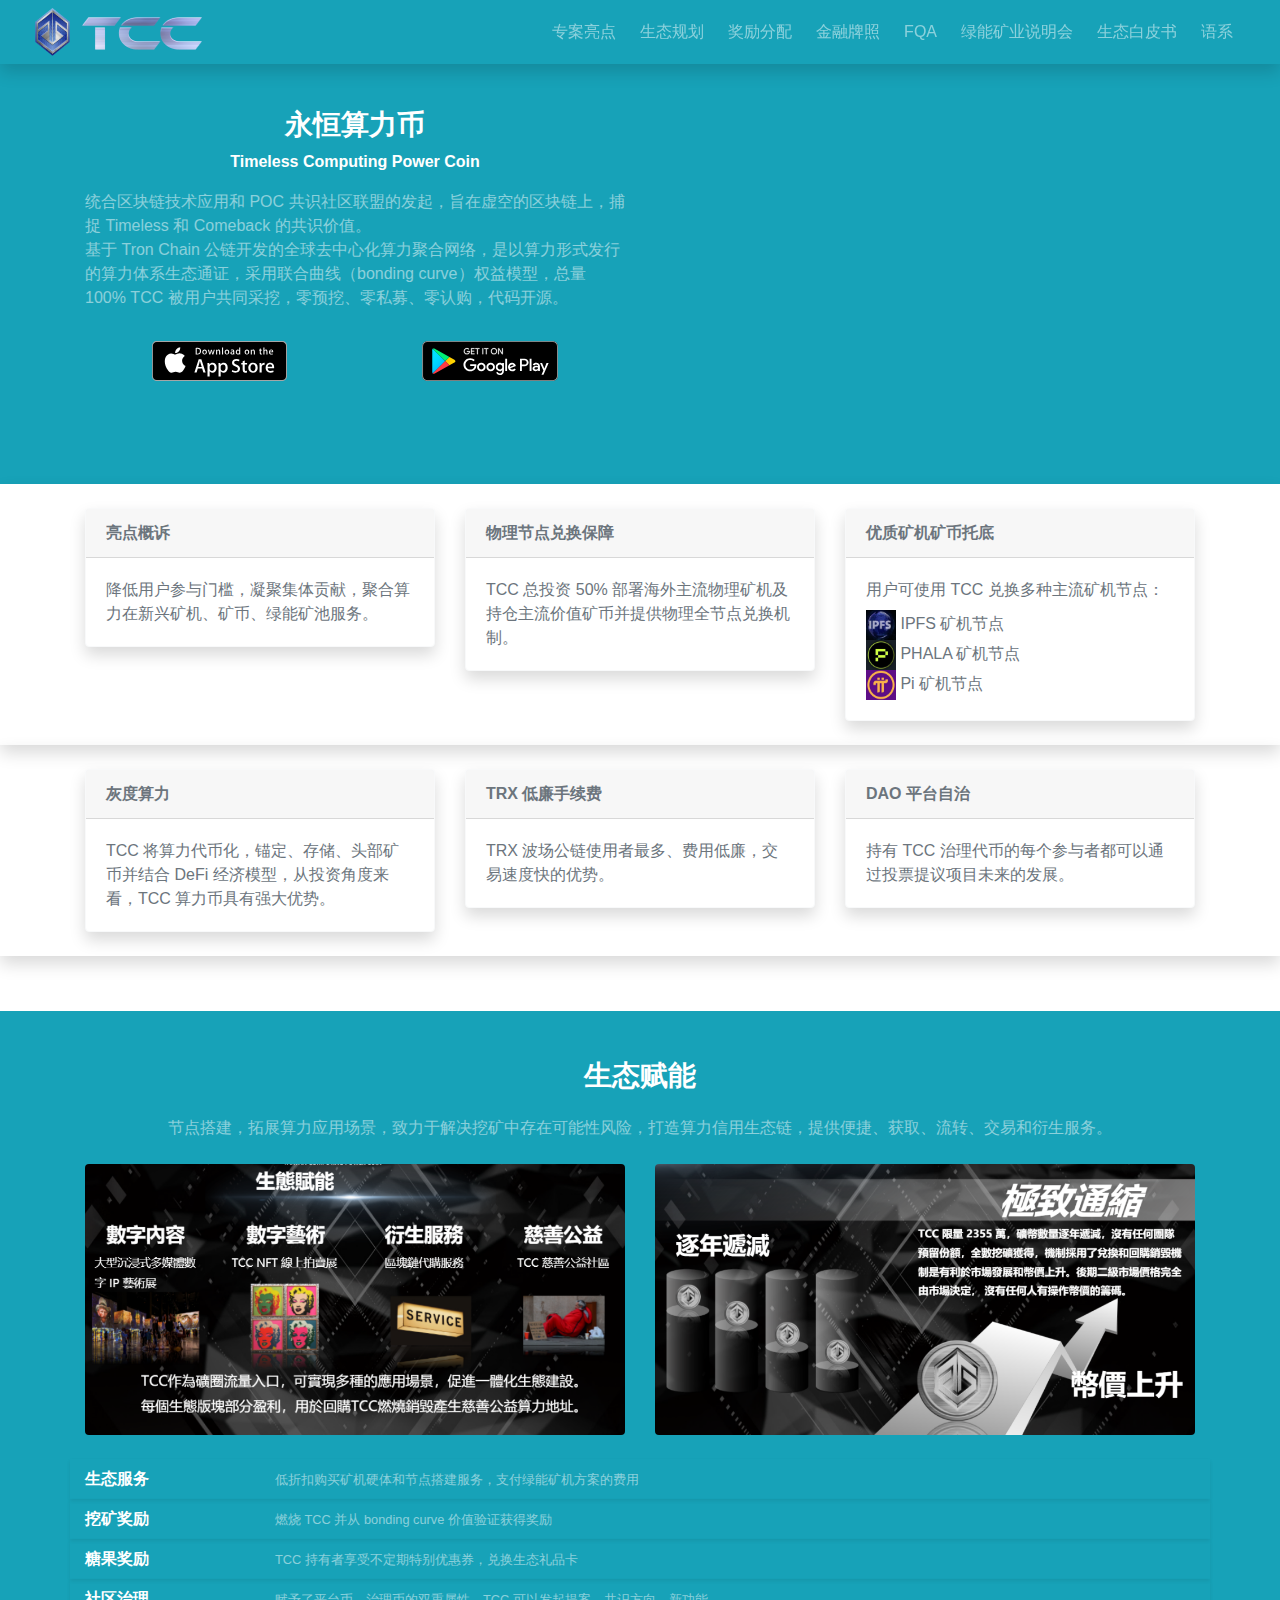
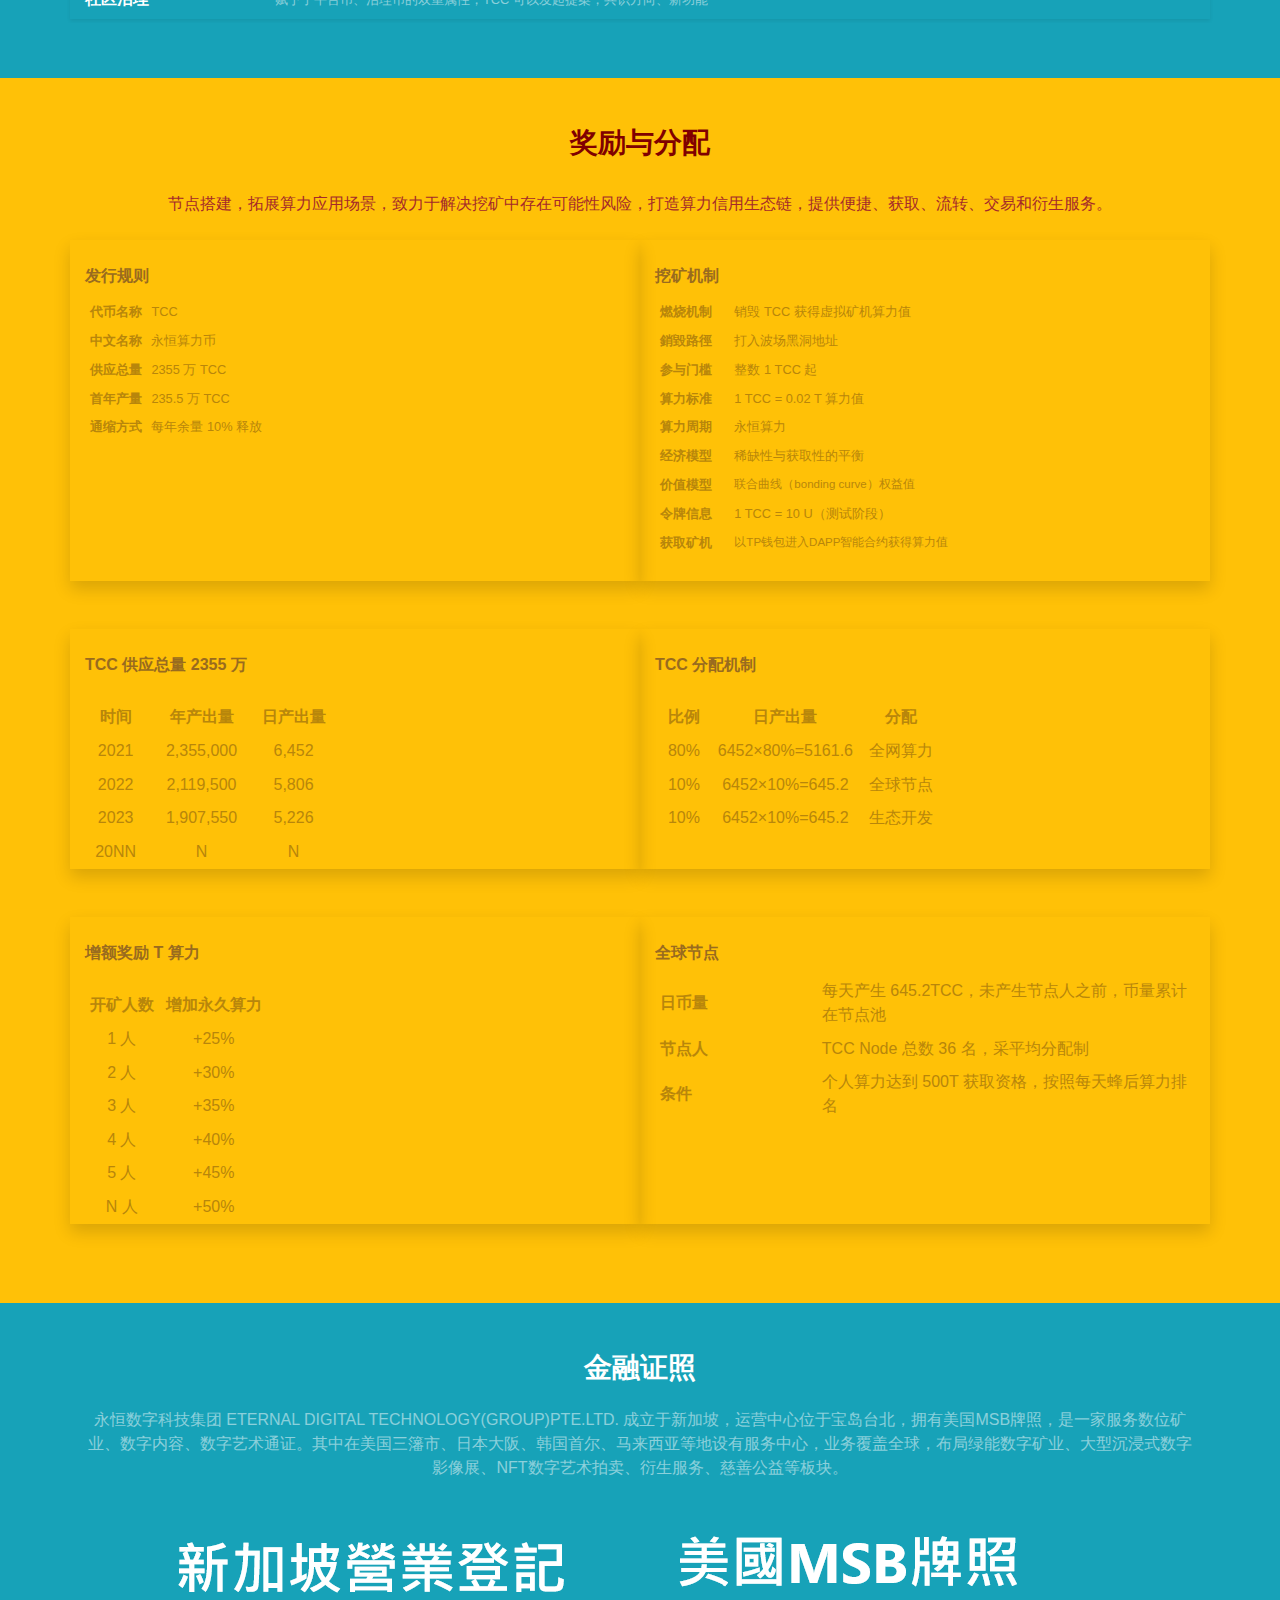
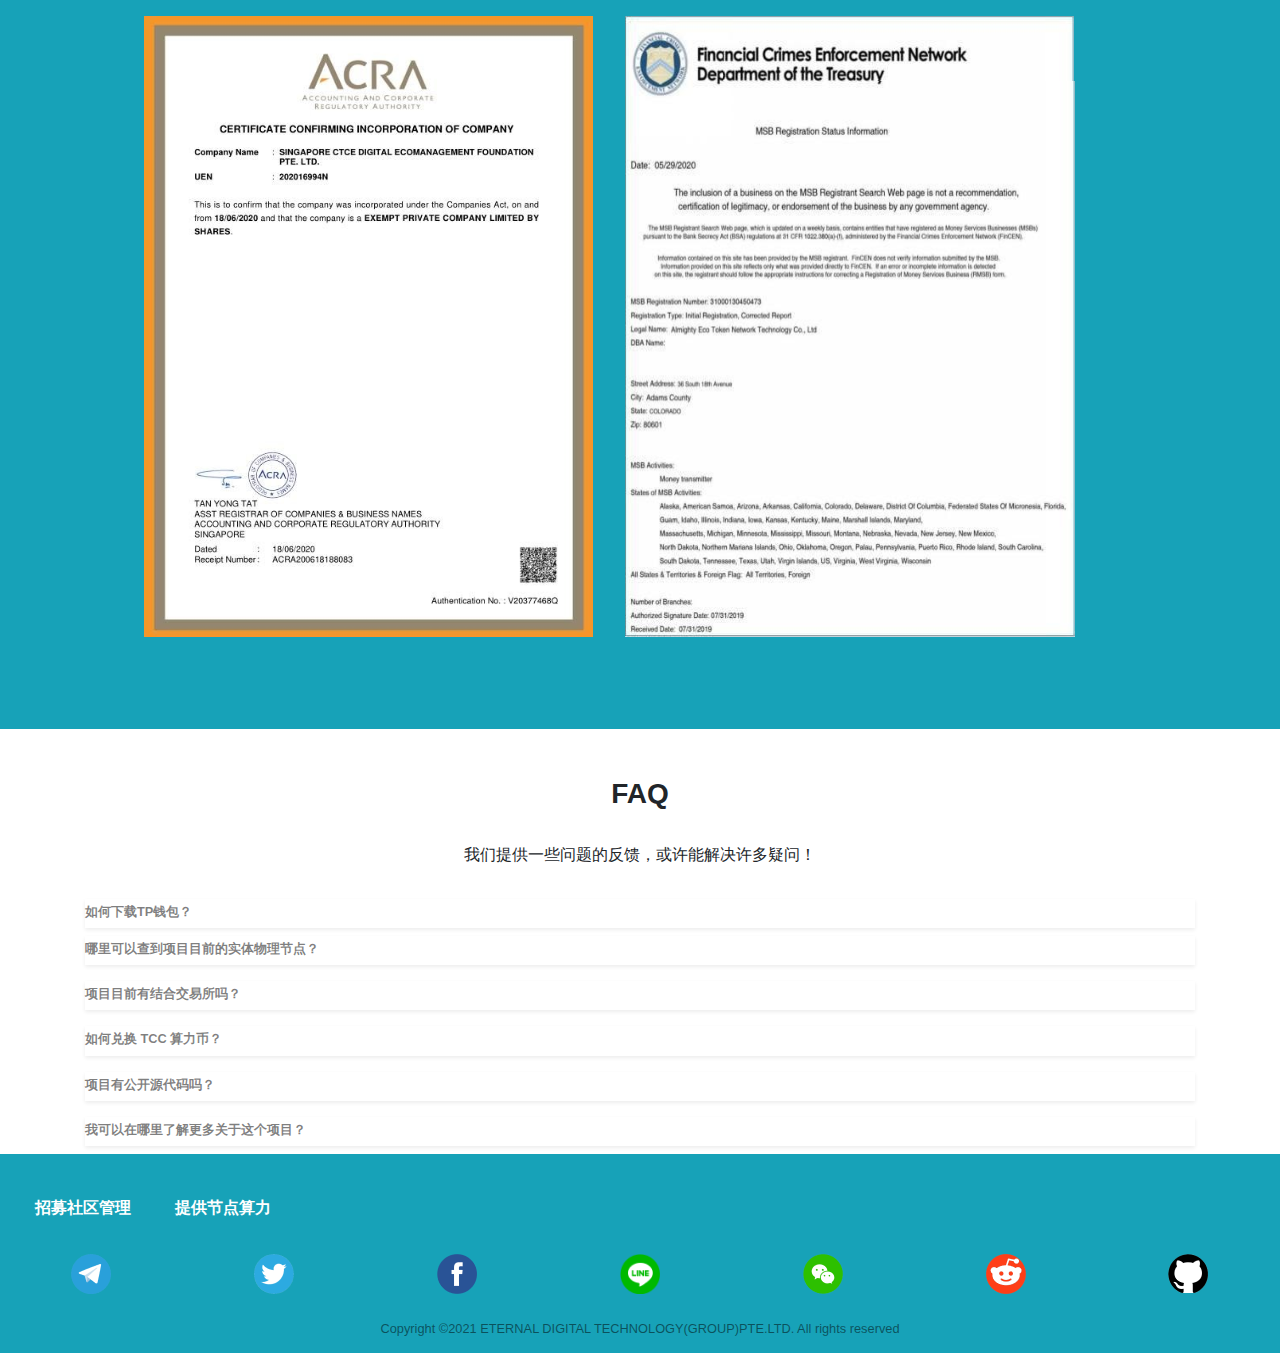
==== index_cn.html @ 07f77688 "Add files via upload" ====
<!DOCTYPE html>
<html lang="zh">
<head>
	<meta charset="utf-8">
	<meta http-equiv="X-UA-Compatible" content="IE=edge">
	<meta name="viewport" content="width=device-width, initial-scale=1.0, shrink-to-fit=no, maximum-scale=1.0, user-scalable=no">
	<meta name="description" content="TCC基于Tron-Chain公链开发的全球去中心化算力聚合网络，是以算力形式发行的算力体系生态通证，采用联合曲线(bonding-curve)权益模型，总量100%TCC被用户共同采挖，零预挖、零私募、零认购，代码开源。 TCC侧重保值、增值、应用方面，在保证算力溢价的同时，降低了用户参与门槛和平衡来自市场波动的损失。算力聚合基础围绕在新兴矿币、矿机、绿能矿池服务，节点搭建，拓展算力应用场景，致力于解决挖矿中存在可能性风险，打造算力信用生态链，提供便捷、获取、流转、交易和衍生服务。">
	<meta name="keywords" content="算力体系生态通证,算力聚合,采用联合曲线,新兴矿币,矿机,绿能矿池服务,节点搭建,零预挖,零私募,零认购,代码开源,数字货币,虚拟货币,电子货币,交易平台">
    <meta name="author" content="TCC">
    <title>TCC 永恒算力币</title>
	<link rel="shortcut icon" href="tcc.ico" type="x-icon" />
	<link rel="shortcut icon" type="image/png" href="images/tcc-logo_120.png" />
	<link href="https://stackpath.bootstrapcdn.com/bootstrap/4.5.0/css/bootstrap.min.css" rel="stylesheet">
	<link href="index.css" rel="stylesheet">
	<script src="https://code.jquery.com/jquery-3.5.1.min.js"></script>
	<script src="https://stackpath.bootstrapcdn.com/bootstrap/4.5.0/js/bootstrap.min.js"></script>
</head>
<body>

<nav class="fixed-top navbar navbar-expand-lg navbar-dark bg-info shadow">
	<div class="container-fluid">
		<a href="index.html">
			<img class="mx-1" src="logo/tcc-logo_120.png" width="35" height="48">
			<img class="mx-1" src="logo/tcc_120.png" width="120" height="35">
		</a>
		<button class="navbar-toggler" id="navbarToggle" type="button" data-toggle="collapse" data-target="#navbarSupportedContent" aria-expanded="false" aria-hidden="true" aria-label="Toggle navigation" aria-controls="navbarCollapse">
			<span class="navbar-toggler-icon"></span>
		</button>
		<div class="hidecc collapse navbar-collapse" id="navbarSupportedContent">
			<ul class="navbar-nav font-size-sm ml-auto text-right">
				<li class="nav-item mr-2 goProjectHighlights"><a class="nav-link" href="#ProjectHighlights">专案亮点</a></li>
				<li class="nav-item mr-2 goEcologicalPlanning"><a class="nav-link" href="#EcologicalPlanning">生态规划</a></li>
				<li class="nav-item mr-2 goRewardDistribution"><a class="nav-link" href="#RewardDistribution">奖励分配</a></li>
				<li class="nav-item mr-2 goFinancialLicense"><a class="nav-link" href="#FinancialLicense">金融牌照</a></li>
				<li class="nav-item mr-2 goFQA"><a class="nav-link" href="#FQA">FQA</a></li>
				<li class="nav-item mr-2"><a class="nav-link" href="mining.html" target="_blank">绿能矿业说明会</a></li>
				<li class="nav-item mr-2"><a class="nav-link" href="whitepaper.html" target="_blank">生态白皮书</a></li>
				<div class="nav-item dropdown">
					<a class="nav-link mr-2" id="navbarDropdown" type="button" data-toggle="dropdown" aria-haspopup="true" aria-expanded="flase">语系</a>
					<ul class="dropdown-menu" aria-labelledby="navbarDropdown">
						<li class="nav-item ml-2" href="index.html">繁体中文</li>
						<li class="nav-item ml-2" href="#index_en.html">English</li>
						<li class="nav-item ml-2" href="#index_ko.html">한국어</li>
						<li class="nav-item ml-2" href="#index_ja.html">にほんご</li>
					</ul>
				</div>
			</ul>
		</div>
	</div>
</nav>

<main class="page-content" aria-label="Content">
	<section class="pt-4 bg-info">
		<div style="margin-top:60px"></div>
		<div class="container">
			<div class="row">
				<div class="pt-4 col-sm-12 col-lg-6 text-md-left text-white">
					<h3 class="text-center font-weight-bold">永恒算力币</h3>
					<p class="text-center font-weight-bold">Timeless Computing Power Coin</p>
					<p class="text-white-50 text-left mb-4">统合区块链技术应用和 POC 共识社区联盟的发起，旨在虚空的区块链上，捕捉 Timeless 和 Comeback 的共识价值。<br/>基于 Tron Chain 公链开发的全球去中心化算力聚合网络，是以算力形式发行的算力体系生态通证，采用联合曲线（bonding curve）权益模型，总量 100% TCC 被用户共同采挖，零预挖、零私募、零认购，代码开源。</p>
					<div class="d-flex">
						<a class="btn btn-md mx-auto" href="#" id="apple">
							<img src="images/apple_store.svg">
						</a>
						<a class="btn btn-md mx-auto" href="#" id="google">
							<img src="images/googleplay.svg">
						</a>
					</div>
				</div>

				<div class="mt-4 col-sm-12 col-lg-6 embed-responsive embed-responsive-16by9">
					<iframe class="embed-responsive-item" src="https://www.youtube.com/embed/REB-v4Vi-Ns" allowfullscreen></iframe>
				</div>
			</div>
		</div>
	</section>
	<div class="bg-info" style="height:55px" id="ProjectHighlights"></div>
	<section class="pt-4 shadow">
		<div class="container">
			<div class="row text-muted">
				<div class="col-sm-4 pb-4">
					<div class="card border-light shadow">
						<div class="card-header font-weight-bold">亮点概诉</div>
						<div class="card-body">
							<span class="card-text">降低用户参与门槛，凝聚集体贡献，聚合算力在新兴矿机、矿币、绿能矿池服务。</span>
						</div>
					</div>
				</div>
				
				<div class="col-sm-4 pb-4">
					<div class="card border-light shadow">
						<div class="card-header font-weight-bold">物理节点兑换保障</div>
						<div class="card-body">
							<span class="card-text">TCC 总投资 50% 部署海外主流物理矿机及持仓主流价值矿币并提供物理全节点兑换机制。</span>
						</div>
					</div>
				</div>
				<div class="col-sm-4 pb-4">
					<div class="card border-light shadow">
						<div class="card-header font-weight-bold">优质矿机矿币托底</div>
						<div class="card-body">
							<div class="card-text">用户可使用 TCC 兑换多种主流矿机节点：<br>
								<div class="pt-2"><img src="images/IPFS.png" width="30" height="30"> IPFS 矿机节点</div>
								<div><img src="images/PHALA.png" width="30" height="30"> PHALA 矿机节点</div>
								<div><img src="images/pi.png" width="30" height="30"> Pi 矿机节点</div>
							</div>
						</div>
					</div>
				</div>
			</div>
		</div>
	</section>

	<section class="pt-4 shadow">
		<div class="container">
			<div class="row text-muted">
				<div class="col-sm-4 pb-4">
					<div class="card border-light shadow">
						<div class="card-header font-weight-bold">灰度算力</div>
						<div class="card-body">
							<span class="card-text">TCC 将算力代币化，锚定、存储、头部矿币并结合 DeFi 经济模型，从投资角度来看，TCC 算力币具有强大优势。</span>
						</div>
					</div>
				</div>
				<div class="col-sm-4 pb-4">
					<div class="card border-light shadow">
						<div class="card-header font-weight-bold">TRX 低廉手续费</div>
						<div class="card-body">
							<span class="card-text">TRX 波场公链使用者最多、费用低廉，交易速度快的优势。</span>
						</div>
					</div>
				</div>
				<div class="col-sm-4 pb-4">
					<div class="card border-light shadow">
						<div class="card-header font-weight-bold">DAO 平台自治</div>
						<div class="card-body">
							<span class="card-text">持有 TCC 治理代币的每个参与者都可以通过投票提议项目未来的发展。</span>
						</div>
					</div>
				</div>
			</div>
		</div>
	</section>

	<div style="height:55px" id="EcologicalPlanning"></div>
	<section class="pt-4 pb-1 bg-info">
		<div class="container">
			<div class="row">
				<div class="col-12 text-center mt-4">
					<h3 class="font-weight-bold text-white mb-4">生态赋能</h3>
					<div class="text-white-50">节点搭建，拓展算力应用场景，致力于解决挖矿中存在可能性风险，打造算力信用生态链，提供便捷、获取、流转、交易和衍生服务。</div>
				</div>
			</div>
			<div class="row pb-4">
				<div class="col-12 col-lg-6 mt-4">
					<img src="images/ecology.PNG" class="img-fluid rounded" alt="Responsive image">
				</div>
				<div class="col-12 col-lg-6 mt-4">
					<img src="images/deflation.PNG" class="img-fluid rounded" alt="Responsive image">
				</div>
			</div>
			<div class="row shadow-sm py-2">
				<div class="col-12 col-lg-2 text-white font-weight-bold">生态服务</div>
				<div class="col-12 col-lg-10 text-white-50"><small>低折扣购买矿机硬体和节点搭建服务，支付绿能矿机方案的费用</small></div>
			</div>
			<div class="row shadow-sm py-2">
				<div class="col-12 col-lg-2 text-white font-weight-bold">挖矿奖励</div>
				<div class="col-12 col-lg-10 text-white-50"><small>燃烧 TCC 并从 bonding curve 价值验证获得奖励</small></div>
			</div>
			<div class="row shadow-sm py-2">
				<div class="col-12 col-lg-2 text-white font-weight-bold">糖果奖励</div>
				<div class="col-12 col-lg-10 text-white-50"><small>TCC 持有者享受不定期特别优惠券，兑换生态礼品卡</small></div>
			</div>
			<div class="row shadow-sm py-2">
				<div class="col-12 col-lg-2 text-white font-weight-bold">社区治理</div>
				<div class="col-12 col-lg-10 text-white-50"><small>赋予了平台币、治理币的双重属性，TCC 可以发起提案，共识方向、新功能</small></div>
			</div>
		</div>
	</section>
	
	<div class="bg-info" style="height:55px" id="RewardDistribution"></div>
	<section class="pt-4 bg-warning">
		<div class="container">
			<div class="text-center mt-4">
				<h3 class="font-weight-bold" style="color:#800000">奖励与分配</h3>
				<div class="pt-4" style="color:#A52A2A">节点搭建，拓展算力应用场景，致力于解决挖矿中存在可能性风险，打造算力信用生态链，提供便捷、获取、流转、交易和衍生服务。</div>
			</div>
			
			<div class="row pt-4 pb-4">
				<div class="col-12 col-lg-6 pt-4 shadow" style="color:#B8860B">
					<table class="table-sm table-responsive pb-4">
						<thead>
							<div class="font-weight-bold" style="color:#996B1F">发行规则</div>
							<tr class="text-center">
							  <th style="width:25%" scope="col"></th>
							  <th style="width:75%" scope="col"></th>
							</tr>
						</thead>
						<tbody class="text-left" style="font-size:80%">
							<tr>
							  <td class="font-weight-bold">代币名称</td>
							  <td>TCC</td>
							</tr>
							<tr>
							  <td class="font-weight-bold">中文名称</td>
							  <td>永恒算力币</td>
							</tr>
							<tr>
							  <td class="font-weight-bold">供应总量</td>
							  <td>2355 万 TCC</td>
							</tr>
							<tr>
							  <td class="font-weight-bold">首年产量</td>
							  <td>235.5 万 TCC</td>
							</tr>
							<tr>
							  <td class="font-weight-bold">通缩方式</td>
							  <td>每年余量 10% 释放</td>
							</tr>
						</tbody>
					</table>
				</div>
				
				<div class="col-12 col-lg-6 pt-4 shadow" style="color:#B8860B">
					<table class="table-sm table-responsive pb-4">
						<thead>
							<div class="font-weight-bold" style="color:#996B1F">挖矿机制</div>
							<tr class="text-center">
							  <th style="width:25%" scope="col"></th>
							  <th style="width:75%" scope="col"></th>
							</tr>
						</thead>
						<tbody class="text-left" style="font-size:80%">
							<tr>
							  <td class="font-weight-bold">燃烧机制</td>
							  <td>销毁 TCC 获得虚拟矿机算力值</td>
							</tr>
							<tr>
							  <td class="font-weight-bold">銷毀路徑</td>
							  <td>打入波场黑洞地址</td>
							</tr>
							<tr>
							  <td class="font-weight-bold">参与门槛</td>
							  <td>整数 1 TCC 起</td>
							</tr>
							<tr>
							  <td class="font-weight-bold">算力标准</td>
							  <td>1 TCC = 0.02 T 算力值</td>
							</tr>
							<tr>
							  <td class="font-weight-bold">算力周期</td>
							  <td>永恒算力</td>
							</tr>
							<tr>
							  <td class="font-weight-bold">经济模型</td>
							  <td>稀缺性与获取性的平衡</td>
							</tr>
							<tr>
							  <td class="font-weight-bold">价值模型</td>
							  <td style="font-size:90%">联合曲线（bonding curve）权益值</td>
							</tr>
							<tr>
							  <td class="font-weight-bold">令牌信息</td>
							  <td>1 TCC = 10 U（测试阶段）</td>
							</tr>
							<tr>
							  <td class="font-weight-bold">获取矿机</td>
							  <td style="font-size:90%">以TP钱包进入DAPP智能合约获得算力值</td>
							</tr>
						</tbody>
					</table>
				</div>
			</div>
			
			<div class="row pt-4 pb-4">
				<div class="col-12 col-lg-6 pt-4 shadow" style="color:#B8860B">
					<table class="table-sm table-responsive">
						<thead>
							<div class="font-weight-bold pb-4" style="color:#996B1F">TCC 供应总量 2355 万</div>
							<tr class="text-center">
							  <th style="width:25%" scope="col">时间</th>
							  <th style="width:45%" scope="col">年产出量</th>
							  <th style="width:30%" scope="col">日产出量</th>
							</tr>
						</thead>
						<tbody class="text-center">
							<tr>
							  <td>2021</td>
							  <td>2,355,000</td>
							  <td>6,452</td>
							</tr>
							<tr>
							  <td>2022</td>
							  <td>2,119,500</td>
							  <td>5,806</td>
							</tr>
							<tr>
							  <td>2023</td>
							  <td>1,907,550</td>
							  <td>5,226</td>
							</tr>
							<tr>
							  <td>20NN</td>
							  <td>N</td>
							  <td>N</td>
							</tr>
						</tbody>
					</table>
				</div>
				
				<div class="col-12 col-lg-6 pt-4 shadow" style="color:#B8860B">
					<table class="table-sm table-responsive">
						<thead>
							<div class="font-weight-bold pb-4" style="color:#996B1F">TCC 分配机制</div>
							<tr class="text-center">
							  <th style="width:20%" scope="col">比例</th>
							  <th style="width:50%" scope="col">日产出量</th>
							  <th style="width:30%" scope="col">分配</th>
							</tr>
						</thead>
						<tbody class="text-center">
							<tr>
							  <td>80%</td>
							  <td>6452×80%=5161.6</td>
							  <td>全网算力</td>
							</tr>
							<tr>
							  <td>10%</td>
							  <td>6452×10%=645.2</td>
							  <td>全球节点</td>
							</tr>
							<tr>
							  <td>10%</td>
							  <td>6452×10%=645.2</td>
							  <td>生态开发</td>
							</tr>
						</tbody>
					</table>
				</div>
			</div>	
				
				
			<div class="row pt-4 pb-4">	
				<div class="col-12 col-lg-6 pt-4 shadow" style="color:#B8860B">
					<table class="table-sm table-responsive">
						<thead>
							<div class="font-weight-bold pb-4" style="color:#996B1F">增额奖励 T 算力</div>
							<tr class="text-center">
							  <th style="width:40%" scope="col">开矿人数</th>
							  <th style="width:60%" scope="col">增加永久算力</th>
							</tr>
						</thead>
						<tbody class="text-center">
							<tr>
							  <td>1 人</td>
							  <td>+25%</td>
							</tr>
							<tr>
							  <td>2 人</td>
							  <td>+30%</td>
							</tr>
							<tr>
							  <td>3 人</td>
							  <td>+35%</td>
							</tr>
							<tr>
							  <td>4 人</td>
							  <td>+40%</td>
							</tr>
							<tr>
							  <td>5 人</td>
							  <td>+45%</td>
							</tr>
							<tr>
							  <td>N 人</td>
							  <td>+50%</td>
							</tr>
						</tbody>
					</table>
				</div>
				
				<div class="col-12 col-lg-6 pt-4 shadow" style="color:#B8860B">
					<table class="table-sm table-responsive pb-4">
						<thead>
							<div class="font-weight-bold" style="color:#996B1F">全球节点</div>
							<tr class="text-center">
							  <th style="width:30%" scope="col"></th>
							  <th style="width:70%" scope="col"></th>
							</tr>
						</thead>
						<tbody class="text-left">
							<tr>
							  <td class="font-weight-bold">日币量</td>
							  <td>每天产生 645.2TCC，未产生节点人之前，币量累计在节点池</td>
							</tr>
							<tr>
							  <td class="font-weight-bold">节点人</td>
							  <td>TCC Node 总数 36 名，采平均分配制</td>
							</tr>
							<tr>
							  <td class="font-weight-bold">条件</td>
							  <td>个人算力达到 500T 获取资格，按照每天蜂后算力排名</td>
							</tr>
						</tbody>
					</table>
				</div>
			</div>
		</div>
	</section>
	
	<div class="bg-warning" style="height:55px" id="FinancialLicense"></div>
	<section class="pt-4 bg-info">
		<div class="container">
			<div class="row">
				<div class="col-12 text-center mt-4">
					<h3 class="font-weight-bold text-white mb-4">金融证照</h3>
					<div class="text-white-50">永恒数字科技集团 ETERNAL DIGITAL TECHNOLOGY(GROUP)PTE.LTD. 成立于新加坡，运营中心位于宝岛台北，拥有美国MSB牌照，是一家服务数位矿业、数字内容、数字艺术通证。其中在美国三籓市、日本大阪、韩国首尔、马来西亚等地设有服务中心，业务覆盖全球，布局绿能数字矿业、大型沉浸式数字影像展、NFT数字艺术拍卖、衍生服务、慈善公益等板块。</div>
				</div>
			</div>
			<div>
				<img src="images/AAA.png" class="img-fluid" alt="Responsive image">
			</div>
		</div>
	</section>
	
	<div class="bg-info" style="height:55px" id="FAQ"></div>
	<section class="pt-4 bg-white">
		<div class="container">
			<div class="text-center mt-4">
				<h3 class="font-weight-bold">FAQ</h3>
				<div class="pt-4">我们提供一些问题的反馈，或许能解决许多疑问！</div>
			</div>
			<div class="pt-4 accordion text-black-50" id="accordionExample">
				<div class="my-2">
					<div class="shadow-sm" id="HH1">
						<a type="button" data-toggle="collapse" data-target="#CC1" aria-expanded="true" aria-controls="CC1">
							<h6><small class="font-weight-bold">如何下载TP钱包？</small></h6>
						</a>
					</div>
					<div class="collapse bg-light text-dark-50 pt-2" aria-labelledby="HH1" data-parent="#accordionExample" id="CC1">
						<div class="ml-4"><small>
							TokenPocket 是全球最大的数字货币钱包，也是当前 DeFi 用户必备的工具钱包。请参考官网下载安装使用教程。<br>
							https://www.tokenpocket.pro/<br>
							TronLink 钱包<br>
							https://www.tronlink.org/cn/</small>
						</div>
					</div>
				</div>
				<div class="my-2">
					<div class="shadow-sm" id="HH2">
						<a type="button" data-toggle="collapse" data-target="#CC2" aria-expanded="true" aria-controls="CC2">
							<h6><small class="font-weight-bold">哪里可以查到项目目前的实体物理节点？</small></h6>
						</a>
					</div>
					<div class="collapse bg-light text-dark-50 pt-2" aria-labelledby="HH2" data-parent="#accordionExample" id="CC2">
						<div class="ml-4"><small>
							我们的实体物理节点目前正在运行，且不断增加中。<br>
							实体物理节点是以 NFT 方式对应到公有链上，随时可查。<br>
							https://.......................<br>
							我们也欢迎将有效节点加入到项目中来，参与集体算力贡献。<br>
							tccnode@hotmail.com</small>
						</div>
					</div>
				</div>
				<div class="py-2">
					<div class="shadow-sm" id="HH3">
						<a type="button" data-toggle="collapse" data-target="#CC3" aria-expanded="true" aria-controls="CC3">
							<h6><small class="font-weight-bold">项目目前有结合交易所吗？</small></h6>
						</a>
					</div>
					<div class="collapse bg-light text-dark-50 pt-2" aria-labelledby="HH3" data-parent="#accordionExample" id="CC3">
						<div class="ml-4"><small>
							TCC 目前在 {} 交易所上架可交易，另外也可以到 {} DeFi 交易所兑换多种币种。</small>
						</div>
					</div>
				</div>
				<div class="py-2">
					<div class="shadow-sm" id="HH4">
						<a type="button" data-toggle="collapse" data-target="#CC4" aria-expanded="true" aria-controls="CC4">
							<h6><small class="font-weight-bold">如何兑换 TCC 算力币？</small></h6>
						</a>
					</div>
					<div class="collapse bg-light text-dark-50 pt-2" aria-labelledby="HH4" data-parent="#accordionExample" id="CC4">
						<div class="ml-4"><small>
							{}。</small>
						</div>
					</div>
				</div>
				<div class="py-2">
					<div class="shadow-sm" id="Hh5">
						<a type="button" data-toggle="collapse" data-target="#CC5" aria-expanded="true" aria-controls="CC5">
							<h6><small class="font-weight-bold">项目有公开源代码吗？</small></h6>
						</a>
					</div>
					<div class="collapse bg-light text-dark-50 pt-2" aria-labelledby="Hh5" data-parent="#accordionExample" id="CC5">
						<div class="ml-4"><small>
							请您不要担心，并且仔细阅读我们提供的白皮书、审计证明，以及合格金融牌照。<br>
							项目的源代码公开在：<br>
							https://github.com/tccnode<br>
							TronChain 波场协议智能合约开源：<br>
							{}<br>
							TCC的生态地址<br>
							{}<br>
							</small>
						</div>
					</div>
				</div>
				<div class="py-2">
					<div class="shadow-sm" id="HH6">
						<a type="button" data-toggle="collapse" data-target="#CC6" aria-expanded="true" aria-controls="CC6">
							<h6><small class="font-weight-bold">我可以在哪里了解更多关于这个项目？</small></h6>
						</a>
					</div>
					<div class="collapse bg-light text-dark-50 pt-2" aria-labelledby="HH6" data-parent="#accordionExample" id="CC6">
						<div class="ml-4"><small>
							项目目前在以下的社交或社群互动，欢迎加入！<br><br>
							Telegram 电报社群<br>
							https://t.me/tccnode_official<br><br>
							FaceBook 永恒算力海外社区<br>
							https://www.facebook.com/groups/866017100721712/<br><br>
							Twitter 推特社交<br>
							https://twitter.com/tccnode<br><br>
							Line 赖 社群(台北、日本)<br>
							https://line.me/ti/p/mNh9DV09Bd<br><br>	
							Reddit 红迪社交投票<br>
							https://reddit/u/tccnode<br><br></small>
						</div>
					</div>
				</div>
			</div>
	</section>
</main>

<footer class="container-fluid bg-info pt-4 pb-2">

	<div class="pt-2 pb-4">
		<a class="ff1 btn font-weight-bold flashing" href="#FF1" type="button">
			招募社区管理
		</a>
		<a class="ff2 btn font-weight-bold flashing" href="#FF2" type="button">
			提供节点算力
		</a>
	</div>
	<div class="collapse pb-4" id="FF1">
		<div class="card card-body bg-info text-white">
			<small>
			TeleGram &emsp;电报社群 &emsp;中文区管理<br>
			FaceBook &emsp;海外社区 &emsp;中文区管理<br>
			Twitter &emsp; &emsp;推特社交 &emsp;中文区管理<br><br>
			tccnode@hotmail.com
			</small>
		</div>
	</div>
	<div class="collapse pb-4" id="FF2">
		<div class="card card-body bg-info text-white">
			<small>
			物理节点以 NFT 模式对应提供<br>
			成功提交 NFT 后，有偿补助 TCC<br>
			参与项目节点算力可随时退出<br><br>
			tccnode@hotmail.com
			</small>
		</div>
	</div>
	<!-- 社區治理 -->
	<div class="row justify-content-around">
		<a href="https://t.me/tccnode_cn" target="_blank"><img src="logo/telegram_40.png" /></a>
		<a href="https://twitter.com/tccnode" target="_blank"><img src="logo/twitter_40.png" /></a>
		<a href="https://www.facebook.com/groups/866017100721712/" target="_blank"><img src="logo/fb_40.png" /></a>
		<a href="https://line.me/ti/p/mNH9DV09Bd" target="_blank"><img src="logo/line_40.png" /></a>
		<a href="https://" target="_blank"><img src="logo/wechat_40.png" /></a>
		<a href="https://reddit.com/u/tccnode" target="_blank"><img src="logo/reddit_40.png" /></a>
		<a href="https://github.com/tccnode" target="_blank"><img src="logo/github_40.png" /></a>
		
	</div>
	<h6 class="text-black-50 text-center pt-4"><small>Copyright ©2021 ETERNAL DIGITAL TECHNOLOGY(GROUP)PTE.LTD. All rights reserved<small></h6>
</footer>
<section>
	<a id="gotg" href="https://t.me/tccnode_cn" target="_blank"><img src="logo/telegram_40.png"></a>
	<div id="gototop"><img src="logo/goto.png"></div>
</section>
<script src="index.js"></script>
</body>
</html>
---- index.css ----
#gototop{
	position:fixed;
	right:2px;
	bottom:40px;
	cursor:pointer;
	opacity:1.0;
	z-index: 3;
}
#gototop img {
	width: 40px;
}
#gotg{
	position:fixed;
	right:42px;
	bottom:40px;
	cursor:pointer;
	opacity:1.0;
	z-index: 3;
}


@-webkit-keyframes glow {
	0% {
		background-position:40% center;
	}
	100% {
		background-position:50% center;
		box-shadow:1px 1px 3px rgba(255,255,255,1),inset 0 0 3px rgba(4,191,255,1),2px 2px 3px #aaa;
	}
}
.flashing {
	color:#fff;
	text-shadow:0 3px 1px 2px;
	outline:0;
	border:0;
	background:url() no-repeat;
	background-position:center;
	background-size:150%;
	font-size:16px;
	padding:10px 20px;
	border-radius:4px;
	animation:glow 800ms ease-out infinite alternate;
}

.sky{
	margin: 0;
	overflow-x: hidden;
	overflow-y: scroll;
}

.sky img{
	width: 100%;
	height: 100%;
	padding:6px;
}
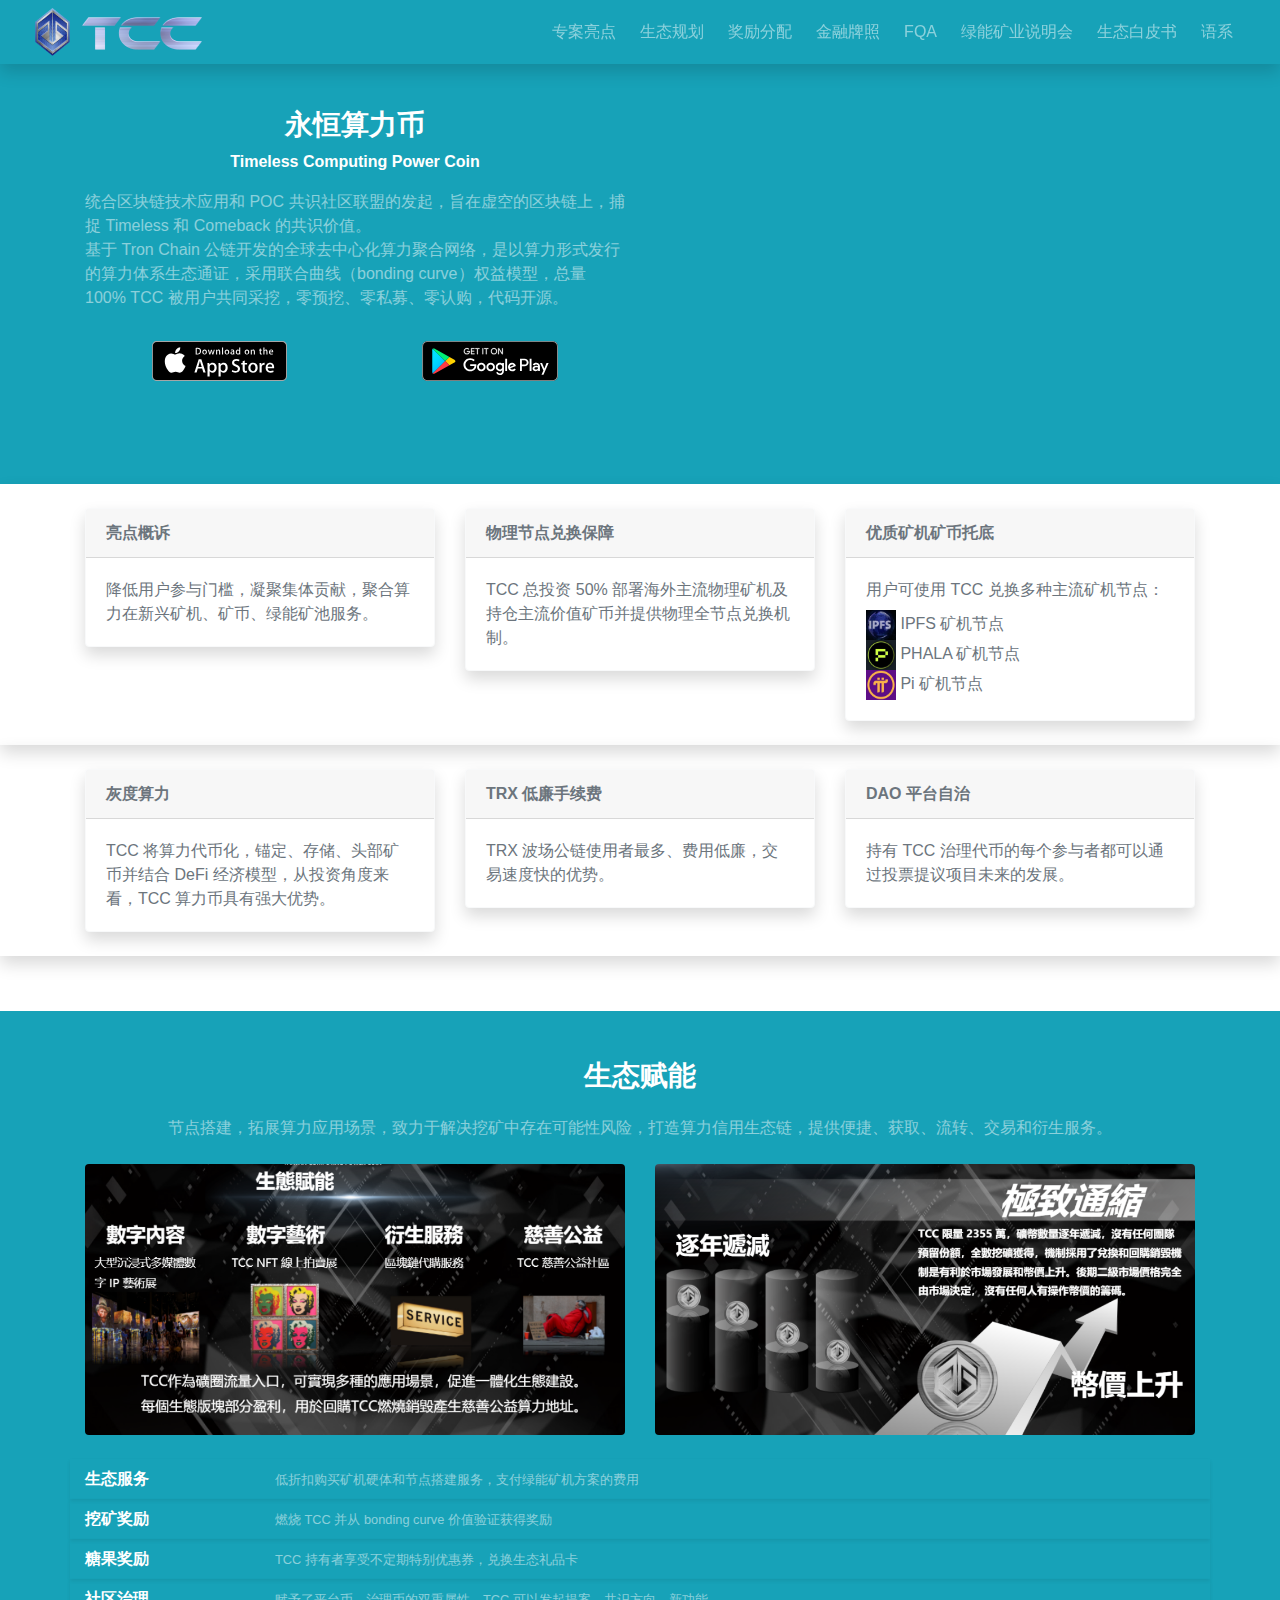
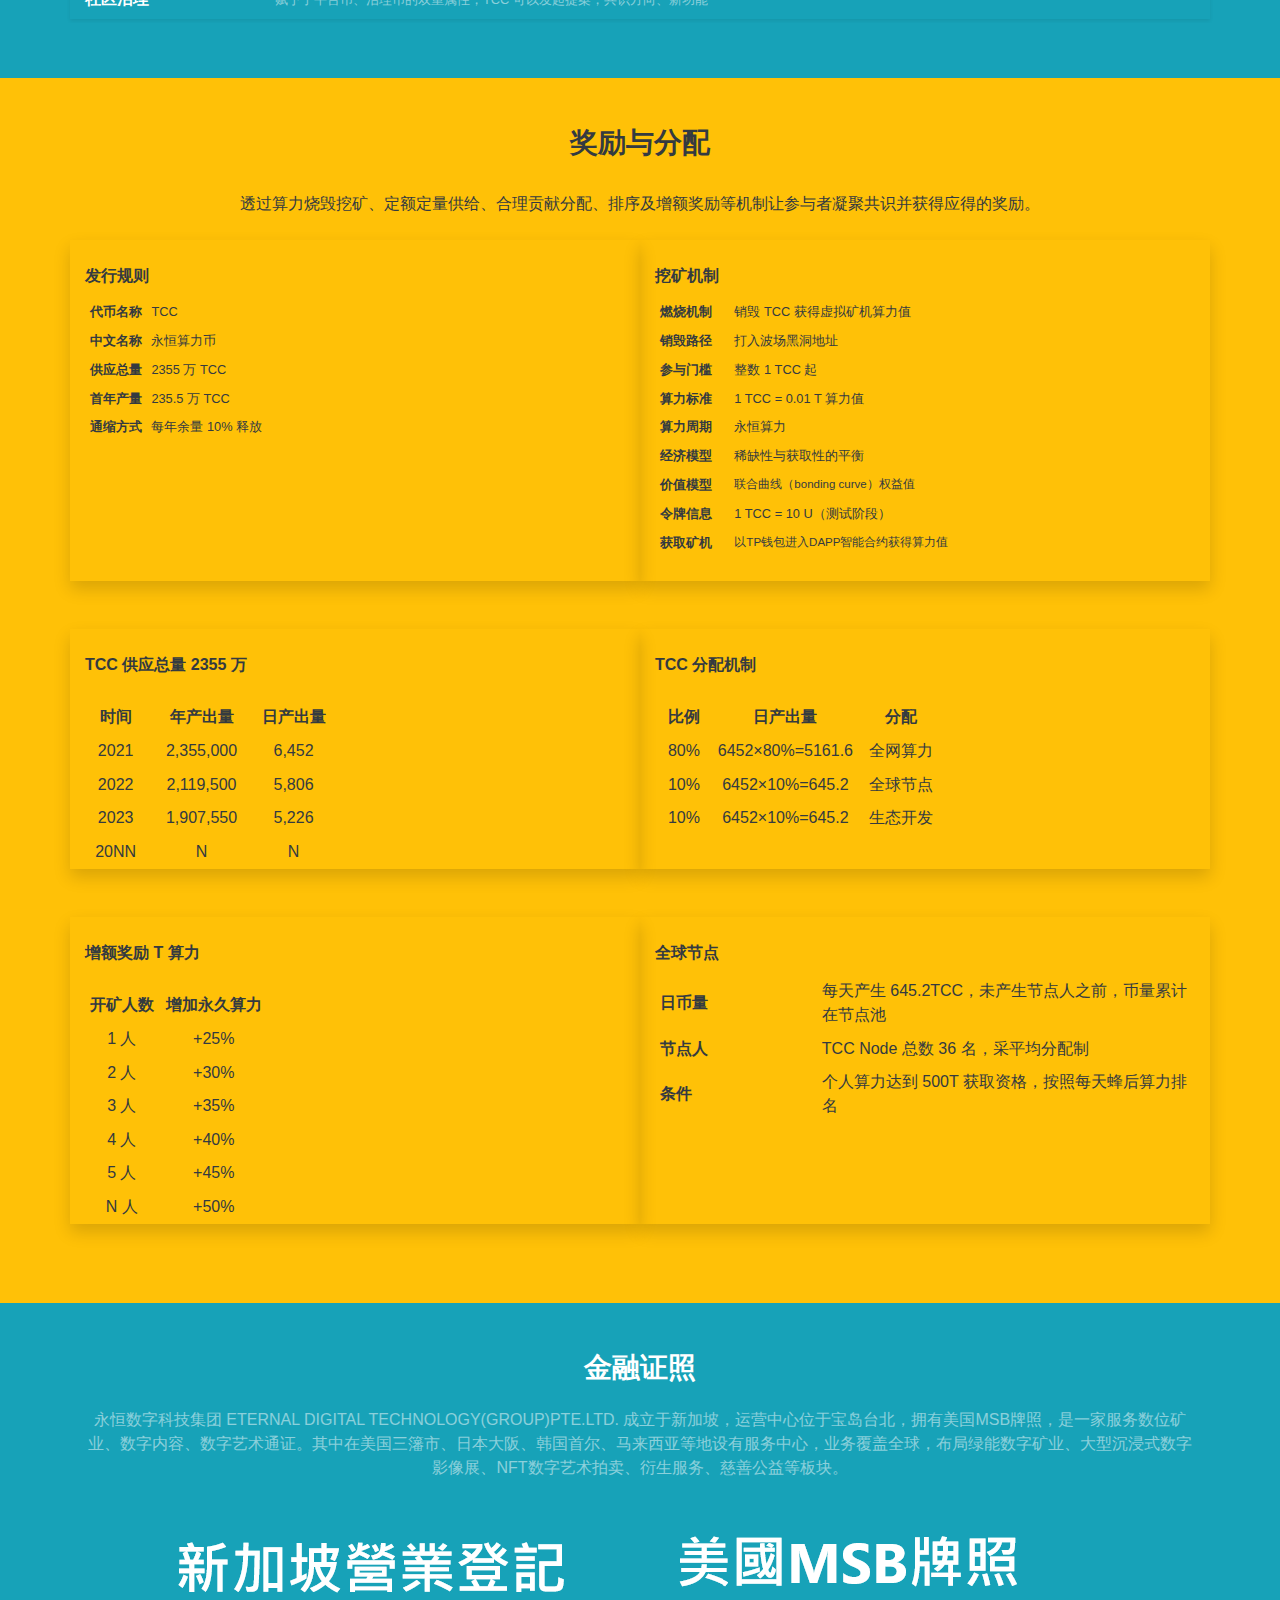
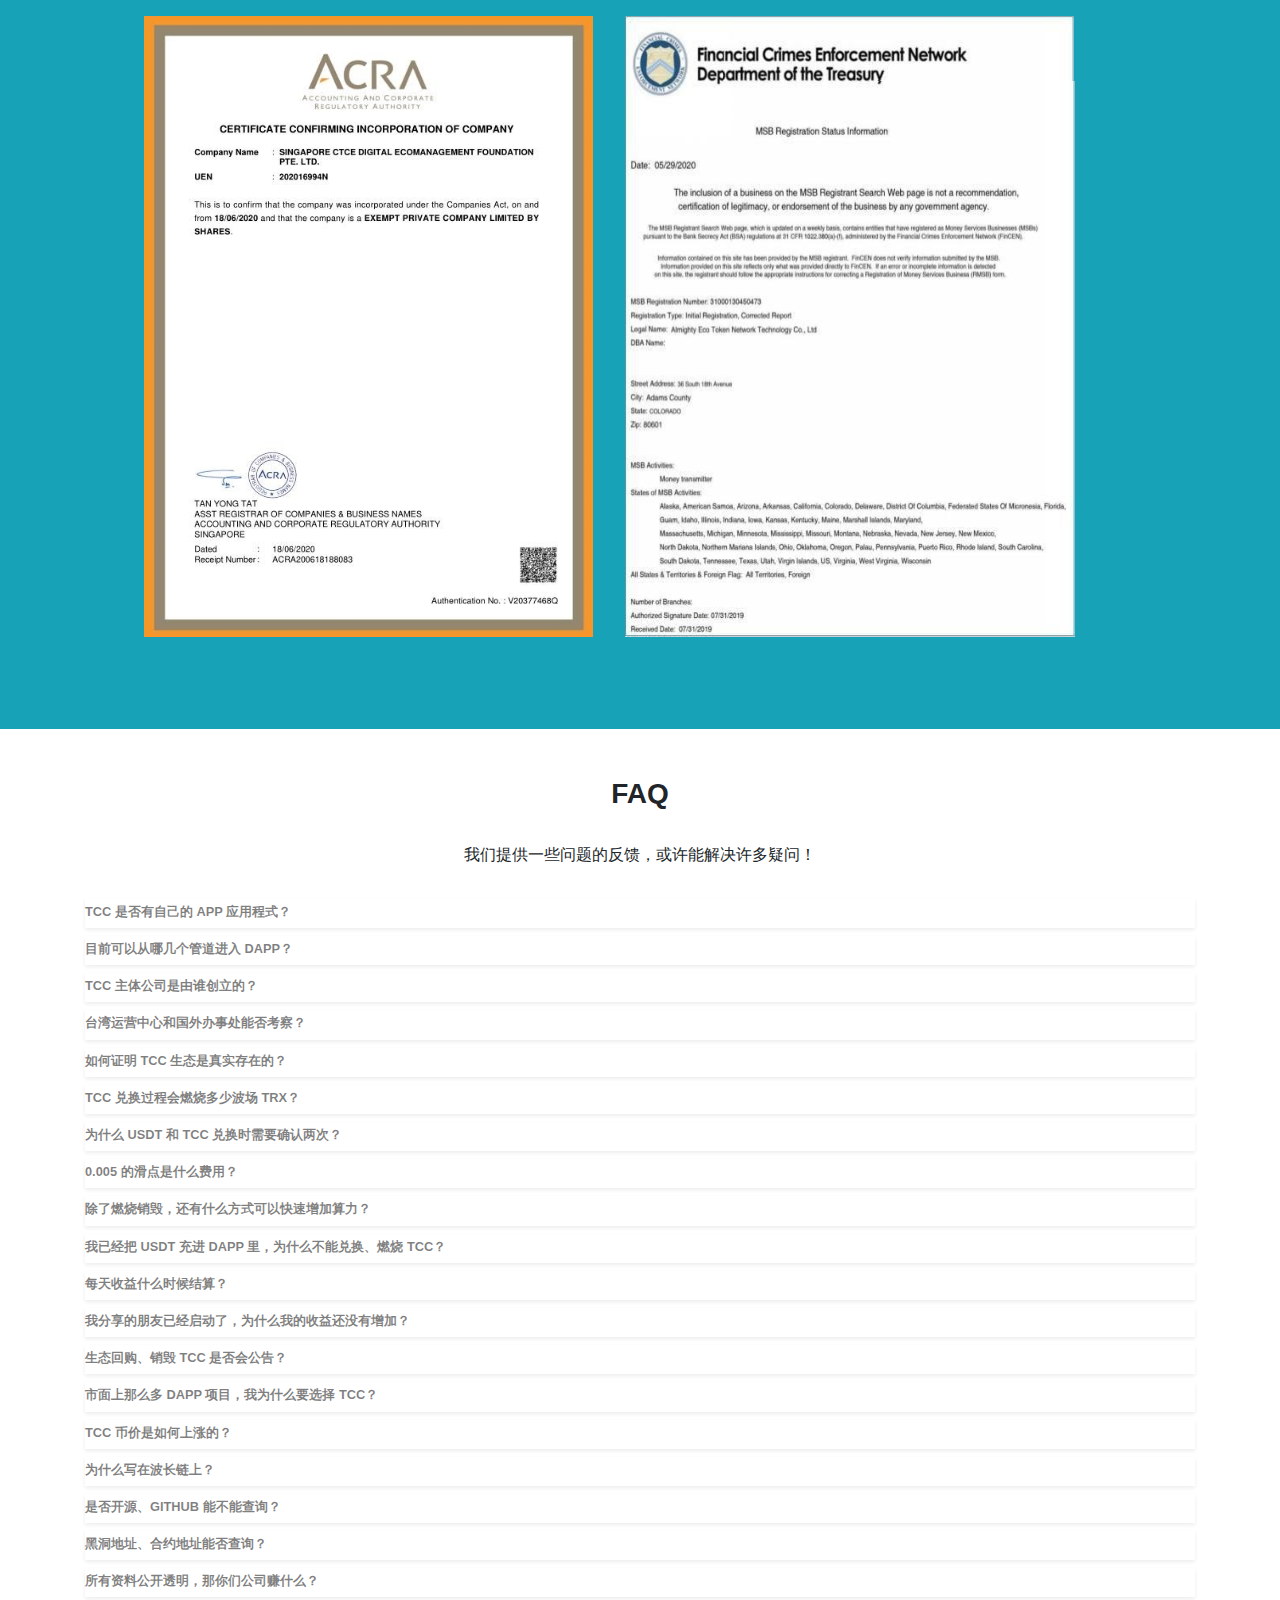
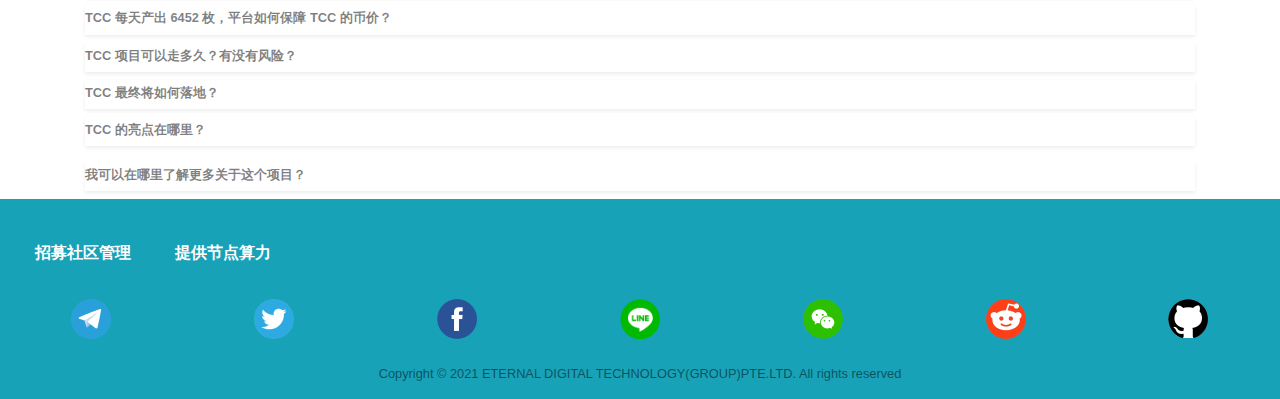
==== commit 5ea61f48: "Add files via upload" ====
--- a/index_cn.html
+++ b/index_cn.html
@@ -7,7 +7,7 @@
 	<meta name="description" content="TCC基于Tron-Chain公链开发的全球去中心化算力聚合网络，是以算力形式发行的算力体系生态通证，采用联合曲线(bonding-curve)权益模型，总量100%TCC被用户共同采挖，零预挖、零私募、零认购，代码开源。 TCC侧重保值、增值、应用方面，在保证算力溢价的同时，降低了用户参与门槛和平衡来自市场波动的损失。算力聚合基础围绕在新兴矿币、矿机、绿能矿池服务，节点搭建，拓展算力应用场景，致力于解决挖矿中存在可能性风险，打造算力信用生态链，提供便捷、获取、流转、交易和衍生服务。">
 	<meta name="keywords" content="算力体系生态通证,算力聚合,采用联合曲线,新兴矿币,矿机,绿能矿池服务,节点搭建,零预挖,零私募,零认购,代码开源,数字货币,虚拟货币,电子货币,交易平台">
     <meta name="author" content="TCC">
-    <title>TCC 永恒算力币</title>
+    <title>TCC 永恆算力幣</title>
 	<link rel="shortcut icon" href="tcc.ico" type="x-icon" />
 	<link rel="shortcut icon" type="image/png" href="images/tcc-logo_120.png" />
 	<link href="https://stackpath.bootstrapcdn.com/bootstrap/4.5.0/css/bootstrap.min.css" rel="stylesheet">
@@ -37,12 +37,12 @@
 				<li class="nav-item mr-2"><a class="nav-link" href="whitepaper.html" target="_blank">生态白皮书</a></li>
 				<div class="nav-item dropdown">
 					<a class="nav-link mr-2" id="navbarDropdown" type="button" data-toggle="dropdown" aria-haspopup="true" aria-expanded="flase">语系</a>
-					<ul class="dropdown-menu" aria-labelledby="navbarDropdown">
-						<li class="nav-item ml-2" href="index.html">繁体中文</li>
-						<li class="nav-item ml-2" href="#index_en.html">English</li>
-						<li class="nav-item ml-2" href="#index_ko.html">한국어</li>
-						<li class="nav-item ml-2" href="#index_ja.html">にほんご</li>
-					</ul>
+					<div class="dropdown-menu" aria-labelledby="navbarDropdown">
+						<a class="row nav-item ml-2" href="index.html">繁体中文</a>
+						<a class="row nav-item ml-2" href="index_en.html">English</a>
+						<a class="row nav-item ml-2" href="#index_ko.html">한국어</a>
+						<a class="row nav-item ml-2" href="#index_ja.html">にほんご</a>
+					</div>
 				</div>
 			</ul>
 		</div>
@@ -179,18 +179,18 @@
 	</section>
 	
 	<div class="bg-info" style="height:55px" id="RewardDistribution"></div>
-	<section class="pt-4 bg-warning">
+	<section class="pt-4 bg-warning text-dark">
 		<div class="container">
 			<div class="text-center mt-4">
-				<h3 class="font-weight-bold" style="color:#800000">奖励与分配</h3>
-				<div class="pt-4" style="color:#A52A2A">节点搭建，拓展算力应用场景，致力于解决挖矿中存在可能性风险，打造算力信用生态链，提供便捷、获取、流转、交易和衍生服务。</div>
+				<h3 class="font-weight-bold">奖励与分配</h3>
+				<div class="pt-4">透过算力烧毁挖矿、定额定量供给、合理贡献分配、排序及增额奖励等机制让参与者凝聚共识并获得应得的奖励。</div>
 			</div>
 			
 			<div class="row pt-4 pb-4">
-				<div class="col-12 col-lg-6 pt-4 shadow" style="color:#B8860B">
+				<div class="col-12 col-lg-6 pt-4 shadow">
 					<table class="table-sm table-responsive pb-4">
 						<thead>
-							<div class="font-weight-bold" style="color:#996B1F">发行规则</div>
+							<div class="font-weight-bold">发行规则</div>
 							<tr class="text-center">
 							  <th style="width:25%" scope="col"></th>
 							  <th style="width:75%" scope="col"></th>
@@ -221,10 +221,10 @@
 					</table>
 				</div>
 				
-				<div class="col-12 col-lg-6 pt-4 shadow" style="color:#B8860B">
+				<div class="col-12 col-lg-6 pt-4 shadow" >
 					<table class="table-sm table-responsive pb-4">
 						<thead>
-							<div class="font-weight-bold" style="color:#996B1F">挖矿机制</div>
+							<div class="font-weight-bold" >挖矿机制</div>
 							<tr class="text-center">
 							  <th style="width:25%" scope="col"></th>
 							  <th style="width:75%" scope="col"></th>
@@ -236,7 +236,7 @@
 							  <td>销毁 TCC 获得虚拟矿机算力值</td>
 							</tr>
 							<tr>
-							  <td class="font-weight-bold">銷毀路徑</td>
+							  <td class="font-weight-bold">销毁路径</td>
 							  <td>打入波场黑洞地址</td>
 							</tr>
 							<tr>
@@ -245,7 +245,7 @@
 							</tr>
 							<tr>
 							  <td class="font-weight-bold">算力标准</td>
-							  <td>1 TCC = 0.02 T 算力值</td>
+							  <td>1 TCC = 0.01 T 算力值</td>
 							</tr>
 							<tr>
 							  <td class="font-weight-bold">算力周期</td>
@@ -273,10 +273,10 @@
 			</div>
 			
 			<div class="row pt-4 pb-4">
-				<div class="col-12 col-lg-6 pt-4 shadow" style="color:#B8860B">
+				<div class="col-12 col-lg-6 pt-4 shadow" >
 					<table class="table-sm table-responsive">
 						<thead>
-							<div class="font-weight-bold pb-4" style="color:#996B1F">TCC 供应总量 2355 万</div>
+							<div class="font-weight-bold pb-4" >TCC 供应总量 2355 万</div>
 							<tr class="text-center">
 							  <th style="width:25%" scope="col">时间</th>
 							  <th style="width:45%" scope="col">年产出量</th>
@@ -308,10 +308,10 @@
 					</table>
 				</div>
 				
-				<div class="col-12 col-lg-6 pt-4 shadow" style="color:#B8860B">
+				<div class="col-12 col-lg-6 pt-4 shadow" >
 					<table class="table-sm table-responsive">
 						<thead>
-							<div class="font-weight-bold pb-4" style="color:#996B1F">TCC 分配机制</div>
+							<div class="font-weight-bold pb-4" >TCC 分配机制</div>
 							<tr class="text-center">
 							  <th style="width:20%" scope="col">比例</th>
 							  <th style="width:50%" scope="col">日产出量</th>
@@ -341,10 +341,10 @@
 				
 				
 			<div class="row pt-4 pb-4">	
-				<div class="col-12 col-lg-6 pt-4 shadow" style="color:#B8860B">
+				<div class="col-12 col-lg-6 pt-4 shadow" >
 					<table class="table-sm table-responsive">
 						<thead>
-							<div class="font-weight-bold pb-4" style="color:#996B1F">增额奖励 T 算力</div>
+							<div class="font-weight-bold pb-4" >增额奖励 T 算力</div>
 							<tr class="text-center">
 							  <th style="width:40%" scope="col">开矿人数</th>
 							  <th style="width:60%" scope="col">增加永久算力</th>
@@ -379,10 +379,10 @@
 					</table>
 				</div>
 				
-				<div class="col-12 col-lg-6 pt-4 shadow" style="color:#B8860B">
+				<div class="col-12 col-lg-6 pt-4 shadow" >
 					<table class="table-sm table-responsive pb-4">
 						<thead>
-							<div class="font-weight-bold" style="color:#996B1F">全球节点</div>
+							<div class="font-weight-bold" >全球节点</div>
 							<tr class="text-center">
 							  <th style="width:30%" scope="col"></th>
 							  <th style="width:70%" scope="col"></th>
@@ -423,7 +423,8 @@
 		</div>
 	</section>
 	
-	<div class="bg-info" style="height:55px" id="FAQ"></div>
+	<!-- FAQ -->
+	<div class="bg-info" style="height:55px" id="FQA"></div>
 	<section class="pt-4 bg-white">
 		<div class="container">
 			<div class="text-center mt-4">
@@ -434,95 +435,254 @@
 				<div class="my-2">
 					<div class="shadow-sm" id="HH1">
 						<a type="button" data-toggle="collapse" data-target="#CC1" aria-expanded="true" aria-controls="CC1">
-							<h6><small class="font-weight-bold">如何下载TP钱包？</small></h6>
+							<h6><small class="font-weight-bold">TCC 是否有自己的 APP 应用程式？</small></h6>
 						</a>
 					</div>
 					<div class="collapse bg-light text-dark-50 pt-2" aria-labelledby="HH1" data-parent="#accordionExample" id="CC1">
-						<div class="ml-4"><small>
-							TokenPocket 是全球最大的数字货币钱包，也是当前 DeFi 用户必备的工具钱包。请参考官网下载安装使用教程。<br>
-							https://www.tokenpocket.pro/<br>
-							TronLink 钱包<br>
-							https://www.tronlink.org/cn/</small>
-						</div>
+						<div class="ml-4"><small>TCC 是建设在波场公链上的 DAPP，没有中心化应用程式。</small></div>
 					</div>
 				</div>
 				<div class="my-2">
 					<div class="shadow-sm" id="HH2">
 						<a type="button" data-toggle="collapse" data-target="#CC2" aria-expanded="true" aria-controls="CC2">
-							<h6><small class="font-weight-bold">哪里可以查到项目目前的实体物理节点？</small></h6>
+							<h6><small class="font-weight-bold">目前可以从哪几个管道进入 DAPP？</small></h6>
 						</a>
 					</div>
 					<div class="collapse bg-light text-dark-50 pt-2" aria-labelledby="HH2" data-parent="#accordionExample" id="CC2">
-						<div class="ml-4"><small>
-							我们的实体物理节点目前正在运行，且不断增加中。<br>
-							实体物理节点是以 NFT 方式对应到公有链上，随时可查。<br>
-							https://.......................<br>
-							我们也欢迎将有效节点加入到项目中来，参与集体算力贡献。<br>
-							tccnode@hotmail.com</small>
-						</div>
-					</div>
-				</div>
-				<div class="py-2">
+						<div class="ml-4"><small>目前可以从波场官方的 TRONLINK 波宝钱包和 TP 钱包进入 DAPP。</small></div>
+					</div>
+				</div>
+				<div class="my-2">
 					<div class="shadow-sm" id="HH3">
 						<a type="button" data-toggle="collapse" data-target="#CC3" aria-expanded="true" aria-controls="CC3">
-							<h6><small class="font-weight-bold">项目目前有结合交易所吗？</small></h6>
+							<h6><small class="font-weight-bold">TCC 主体公司是由谁创立的？</small></h6>
 						</a>
 					</div>
 					<div class="collapse bg-light text-dark-50 pt-2" aria-labelledby="HH3" data-parent="#accordionExample" id="CC3">
-						<div class="ml-4"><small>
-							TCC 目前在 {} 交易所上架可交易，另外也可以到 {} DeFi 交易所兑换多种币种。</small>
-						</div>
-					</div>
-				</div>
-				<div class="py-2">
+						<div class="ml-4"><small>天空之岛是由新加坡永恒数字科技集团、台湾区块链技术人员、以及 POC 共识社区联盟共同搭建。</small></div>
+					</div>
+				</div>
+				<div class="my-2">
 					<div class="shadow-sm" id="HH4">
 						<a type="button" data-toggle="collapse" data-target="#CC4" aria-expanded="true" aria-controls="CC4">
-							<h6><small class="font-weight-bold">如何兑换 TCC 算力币？</small></h6>
+							<h6><small class="font-weight-bold">台湾运营中心和国外办事处能否考察？</small></h6>
 						</a>
 					</div>
 					<div class="collapse bg-light text-dark-50 pt-2" aria-labelledby="HH4" data-parent="#accordionExample" id="CC4">
-						<div class="ml-4"><small>
-							{}。</small>
-						</div>
-					</div>
-				</div>
-				<div class="py-2">
-					<div class="shadow-sm" id="Hh5">
+						<div class="ml-4"><small>台湾运营总部可以考察，国外办事处属于技术单位，暂时不提供考察。</small></div>
+					</div>
+				</div>
+				<div class="my-2">
+					<div class="shadow-sm" id="HH5">
 						<a type="button" data-toggle="collapse" data-target="#CC5" aria-expanded="true" aria-controls="CC5">
-							<h6><small class="font-weight-bold">项目有公开源代码吗？</small></h6>
-						</a>
-					</div>
-					<div class="collapse bg-light text-dark-50 pt-2" aria-labelledby="Hh5" data-parent="#accordionExample" id="CC5">
-						<div class="ml-4"><small>
-							请您不要担心，并且仔细阅读我们提供的白皮书、审计证明，以及合格金融牌照。<br>
-							项目的源代码公开在：<br>
-							https://github.com/tccnode<br>
-							TronChain 波场协议智能合约开源：<br>
-							{}<br>
-							TCC的生态地址<br>
-							{}<br>
-							</small>
-						</div>
-					</div>
-				</div>
-				<div class="py-2">
+							<h6><small class="font-weight-bold">如何证明 TCC 生态是真实存在的？</small></h6>
+						</a>
+					</div>
+					<div class="collapse bg-light text-dark-50 pt-2" aria-labelledby="HH5" data-parent="#accordionExample" id="CC5">
+						<div class="ml-4"><small>不论是绿能矿业、数字 IP、NFT 艺术拍卖，相关的合约合同都会有公示公告，请关注各群资讯。</small></div>
+					</div>
+				</div>
+				<div class="my-2">
 					<div class="shadow-sm" id="HH6">
 						<a type="button" data-toggle="collapse" data-target="#CC6" aria-expanded="true" aria-controls="CC6">
+							<h6><small class="font-weight-bold">TCC 兑换过程会燃烧多少波场 TRX？</small></h6>
+						</a>
+					</div>
+					<div class="collapse bg-light text-dark-50 pt-2" aria-labelledby="HH6" data-parent="#accordionExample" id="CC6">
+						<div class="ml-4"><small>每一笔交易所燃烧的 GAS 费，会依照不同时的时段网路拥堵情况而变化。</small></div>
+					</div>
+				</div>
+				<div class="my-2">
+					<div class="shadow-sm" id="HH7">
+						<a type="button" data-toggle="collapse" data-target="#CC7" aria-expanded="true" aria-controls="CC7">
+							<h6><small class="font-weight-bold">为什么 USDT 和 TCC 兑换时需要确认两次？</small></h6>
+						</a>
+					</div>
+					<div class="collapse bg-light text-dark-50 pt-2" aria-labelledby="HH7" data-parent="#accordionExample" id="CC7">
+						<div class="ml-4"><small>因为使用 USDT 兑换 TCC 和 TCC 兑换 USDT 是两个不同的池，所以智能合约会有两次确认动作。</small></div>
+					</div>
+				</div>
+				<div class="my-2">
+					<div class="shadow-sm" id="HH8">
+						<a type="button" data-toggle="collapse" data-target="#CC8" aria-expanded="true" aria-controls="CC8">
+							<h6><small class="font-weight-bold">0.005 的滑点是什么费用？</small></h6>
+						</a>
+					</div>
+					<div class="collapse bg-light text-dark-50 pt-2" aria-labelledby="HH8" data-parent="#accordionExample" id="CC8">
+						<div class="ml-4"><small>类似于交易手续费，但会沉淀于池中，如果需要使用会公告。</small></div>
+					</div>
+				</div>
+				<div class="my-2">
+					<div class="shadow-sm" id="HH9">
+						<a type="button" data-toggle="collapse" data-target="#CC9" aria-expanded="true" aria-controls="CC9">
+							<h6><small class="font-weight-bold">除了燃烧销毁，还有什么方式可以快速增加算力？</small></h6>
+						</a>
+					</div>
+					<div class="collapse bg-light text-dark-50 pt-2" aria-labelledby="HH9" data-parent="#accordionExample" id="CC9">
+						<div class="ml-4"><small>可以通过分享方式、开矿算力和矿圈算力都能增加自身的永久算力。</small></div>
+					</div>
+				</div>
+				<div class="my-2">
+					<div class="shadow-sm" id="HH10">
+						<a type="button" data-toggle="collapse" data-target="#CC10" aria-expanded="true" aria-controls="CC10">
+							<h6><small class="font-weight-bold">我已经把 USDT 充进 DAPP 里，为什么不能兑换、燃烧 TCC？</small></h6>
+						</a>
+					</div>
+					<div class="collapse bg-light text-dark-50 pt-2" aria-labelledby="HH10" data-parent="#accordionExample" id="CC10">
+						<div class="ml-4"><small>因为 TCC 运行于波场公链上，必须要充值 TRX 作为 GAS 费才能够顺利操作。</small></div>
+					</div>
+				</div>
+				<div class="my-2">
+					<div class="shadow-sm" id="HH11">
+						<a type="button" data-toggle="collapse" data-target="#CC11" aria-expanded="true" aria-controls="CC11">
+							<h6><small class="font-weight-bold">每天收益什么时候结算？</small></h6>
+						</a>
+					</div>
+					<div class="collapse bg-light text-dark-50 pt-2" aria-labelledby="HH11" data-parent="#accordionExample" id="CC11">
+						<div class="ml-4"><small>每天的收益统一于晚上 12 点结算，但会依照每个用户的燃烧启动时间发放。</small></div>
+					</div>
+				</div>
+				<div class="my-2">
+					<div class="shadow-sm" id="HH12">
+						<a type="button" data-toggle="collapse" data-target="#CC12" aria-expanded="true" aria-controls="CC12">
+							<h6><small class="font-weight-bold">我分享的朋友已经启动了，为什么我的收益还没有增加？</small></h6>
+						</a>
+					</div>
+					<div class="collapse bg-light text-dark-50 pt-2" aria-labelledby="HH12" data-parent="#accordionExample" id="CC12">
+						<div class="ml-4"><small>每天的收益统一于晚上 12 点结算，但会依照每个用户的燃烧启动时间发放。</small></div>
+					</div>
+				</div>
+				<div class="my-2">
+					<div class="shadow-sm" id="HH13">
+						<a type="button" data-toggle="collapse" data-target="#CC13" aria-expanded="true" aria-controls="CC13">
+							<h6><small class="font-weight-bold">生态回购、销毁 TCC 是否会公告？</small></h6>
+						</a>
+					</div>
+					<div class="collapse bg-light text-dark-50 pt-2" aria-labelledby="HH13" data-parent="#accordionExample" id="CC13">
+						<div class="ml-4"><small>所有生态回购销毁 TCC 都会发出公告。</small></div>
+					</div>
+				</div>
+				<div class="my-2">
+					<div class="shadow-sm" id="HH14">
+						<a type="button" data-toggle="collapse" data-target="#CC14" aria-expanded="true" aria-controls="CC14">
+							<h6><small class="font-weight-bold">市面上那么多 DAPP 项目，我为什么要选择 TCC？</small></h6>
+						</a>
+					</div>
+					<div class="collapse bg-light text-dark-50 pt-2" aria-labelledby="HH14" data-parent="#accordionExample" id="CC14">
+						<div class="ml-4"><small>TCC 运行在波场公链上，资料开源、公开透明、无预挖、无私募、无公募，完全由社区投票自治来维护。</small></div>
+					</div>
+				</div>
+				<div class="my-2">
+					<div class="shadow-sm" id="HH15">
+						<a type="button" data-toggle="collapse" data-target="#CC15" aria-expanded="true" aria-controls="CC15">
+							<h6><small class="font-weight-bold">TCC 币价是如何上涨的？</small></h6>
+						</a>
+					</div>
+					<div class="collapse bg-light text-dark-50 pt-2" aria-labelledby="HH15" data-parent="#accordionExample" id="CC15">
+						<div class="ml-4"><small>TCC 的币价螺旋上升模型是一个等边三角形，通过算力池、燃烧率、流通量来决定币价。</small></div>
+					</div>
+				</div>
+				<div class="my-2">
+					<div class="shadow-sm" id="HH16">
+						<a type="button" data-toggle="collapse" data-target="#CC16" aria-expanded="true" aria-controls="CC16">
+							<h6><small class="font-weight-bold">为什么写在波长链上？</small></h6>
+						</a>
+					</div>
+					<div class="collapse bg-light text-dark-50 pt-2" aria-labelledby="HH16" data-parent="#accordionExample" id="CC16">
+						<div class="ml-4"><small>目前波场公链是国际上使用者数较多、速度较快、GAS 费用较便宜的公链，更适合长期发展。</small></div>
+					</div>
+				</div>
+				<div class="my-2">
+					<div class="shadow-sm" id="HH17">
+						<a type="button" data-toggle="collapse" data-target="#CC17" aria-expanded="true" aria-controls="CC17">
+							<h6><small class="font-weight-bold">是否开源、GITHUB 能不能查询？</small></h6>
+						</a>
+					</div>
+					<div class="collapse bg-light text-dark-50 pt-2" aria-labelledby="HH17" data-parent="#accordionExample" id="CC17">
+						<div class="ml-4"><small>TCC 代码是开源的，能够在 GITHUB 上查询。</small></div>
+					</div>
+				</div>
+				<div class="my-2">
+					<div class="shadow-sm" id="HH18">
+						<a type="button" data-toggle="collapse" data-target="#CC18" aria-expanded="true" aria-controls="CC18">
+							<h6><small class="font-weight-bold">黑洞地址、合约地址能否查询？</small></h6>
+						</a>
+					</div>
+					<div class="collapse bg-light text-dark-50 pt-2" aria-labelledby="HH18" data-parent="#accordionExample" id="CC18">
+						<div class="ml-4"><small>能，平台后续会公布合约地址和黑洞地址。</small></div>
+					</div>
+				</div>
+				<div class="my-2">
+					<div class="shadow-sm" id="HH19">
+						<a type="button" data-toggle="collapse" data-target="#CC19" aria-expanded="true" aria-controls="CC19">
+							<h6><small class="font-weight-bold">所有资料公开透明，那你们公司赚什么？</small></h6>
+						</a>
+					</div>
+					<div class="collapse bg-light text-dark-50 pt-2" aria-labelledby="HH19" data-parent="#accordionExample" id="CC19">
+						<div class="ml-4"><small>10% 生态建设的板块，用于搭建天空之岛生态链以及其未来的收益。</small></div>
+					</div>
+				</div>
+				<div class="my-2">
+					<div class="shadow-sm" id="HH20">
+						<a type="button" data-toggle="collapse" data-target="#CC20" aria-expanded="true" aria-controls="CC20">
+							<h6><small class="font-weight-bold">TCC 每天产出 6452 枚，平台如何保障 TCC 的币价？</small></h6>
+						</a>
+					</div>
+					<div class="collapse bg-light text-dark-50 pt-2" aria-labelledby="HH20" data-parent="#accordionExample" id="CC20">
+						<div class="ml-4"><small>TCC 是采用燃烧销毁机制，并且通过生态回购、再次销毁，使市场流通量保持稀缺，确保价格稳定。</small></div>
+					</div>
+				</div>
+				<div class="my-2">
+					<div class="shadow-sm" id="HH21">
+						<a type="button" data-toggle="collapse" data-target="#CC21" aria-expanded="true" aria-controls="CC21">
+							<h6><small class="font-weight-bold">TCC 项目可以走多久？有没有风险？</small></h6>
+						</a>
+					</div>
+					<div class="collapse bg-light text-dark-50 pt-2" aria-labelledby="HH21" data-parent="#accordionExample" id="CC21">
+						<div class="ml-4"><small>任何投资都有风险，但 TCC 是一个 DAO 社区自治平台，没有任何人可以操控，相对公平。</small></div>
+					</div>
+				</div>
+				<div class="my-2">
+					<div class="shadow-sm" id="HH22">
+						<a type="button" data-toggle="collapse" data-target="#CC22" aria-expanded="true" aria-controls="CC22">
+							<h6><small class="font-weight-bold">TCC 最终将如何落地？</small></h6>
+						</a>
+					</div>
+					<div class="collapse bg-light text-dark-50 pt-2" aria-labelledby="HH22" data-parent="#accordionExample" id="CC22">
+						<div class="ml-4"><small>前期通过社区推广积累用户数量及黏性，后期通过生态搭建赋能 TCC 永续发展。</small></div>
+					</div>
+				</div>
+				<div class="my-2">
+					<div class="shadow-sm" id="HH23">
+						<a type="button" data-toggle="collapse" data-target="#CC23" aria-expanded="true" aria-controls="CC23">
+							<h6><small class="font-weight-bold">TCC 的亮点在哪里？</small></h6>
+						</a>
+					</div>
+					<div class="collapse bg-light text-dark-50 pt-2" aria-labelledby="HH23" data-parent="#accordionExample" id="CC23">
+						<div class="ml-4"><small>台湾项目、高共识、低门槛、永久挖矿、生态托底、公开透明。</small></div>
+					</div>
+				</div>
+				<div class="py-2">
+					<div class="shadow-sm" id="HH24">
+						<a type="button" data-toggle="collapse" data-target="#CC24" aria-expanded="true" aria-controls="CC24">
 							<h6><small class="font-weight-bold">我可以在哪里了解更多关于这个项目？</small></h6>
 						</a>
 					</div>
-					<div class="collapse bg-light text-dark-50 pt-2" aria-labelledby="HH6" data-parent="#accordionExample" id="CC6">
+					<div class="collapse bg-light text-dark-50" aria-labelledby="HH24" data-parent="#accordionExample" id="CC24">
 						<div class="ml-4"><small>
 							项目目前在以下的社交或社群互动，欢迎加入！<br><br>
-							Telegram 电报社群<br>
+							<b>Telegram 电报社群</b><br>
+							TCC全球社区(中国)<br>
+							https://t.me/tccnode_cn<br><br>
+							TCC全球社区(台北)<br>
 							https://t.me/tccnode_official<br><br>
-							FaceBook 永恒算力海外社区<br>
-							https://www.facebook.com/groups/866017100721712/<br><br>
-							Twitter 推特社交<br>
+							<b>FaceBook 永恒算力海外社区(社群)</b><br>
+							https://www.facebook.com/groups/866017100721712<br><br>
+							<b>Twitter 推特社交</b><br>
 							https://twitter.com/tccnode<br><br>
-							Line 赖 社群(台北、日本)<br>
+							<b>Line 赖社群(台北、日本)</b><br>
 							https://line.me/ti/p/mNh9DV09Bd<br><br>	
-							Reddit 红迪社交投票<br>
+							<b>Reddit 红迪社交投票</b><br>
 							https://reddit/u/tccnode<br><br></small>
 						</div>
 					</div>
@@ -532,7 +692,6 @@
 </main>
 
 <footer class="container-fluid bg-info pt-4 pb-2">
-
 	<div class="pt-2 pb-4">
 		<a class="ff1 btn font-weight-bold flashing" href="#FF1" type="button">
 			招募社区管理
@@ -561,18 +720,18 @@
 			</small>
 		</div>
 	</div>
-	<!-- 社區治理 -->
+
 	<div class="row justify-content-around">
 		<a href="https://t.me/tccnode_cn" target="_blank"><img src="logo/telegram_40.png" /></a>
 		<a href="https://twitter.com/tccnode" target="_blank"><img src="logo/twitter_40.png" /></a>
-		<a href="https://www.facebook.com/groups/866017100721712/" target="_blank"><img src="logo/fb_40.png" /></a>
+		<a href="https://www.facebook.com/groups/866017100721712" target="_blank"><img src="logo/fb_40.png" /></a>
 		<a href="https://line.me/ti/p/mNH9DV09Bd" target="_blank"><img src="logo/line_40.png" /></a>
 		<a href="https://" target="_blank"><img src="logo/wechat_40.png" /></a>
 		<a href="https://reddit.com/u/tccnode" target="_blank"><img src="logo/reddit_40.png" /></a>
 		<a href="https://github.com/tccnode" target="_blank"><img src="logo/github_40.png" /></a>
 		
 	</div>
-	<h6 class="text-black-50 text-center pt-4"><small>Copyright ©2021 ETERNAL DIGITAL TECHNOLOGY(GROUP)PTE.LTD. All rights reserved<small></h6>
+	<h6 class="text-black-50 text-center pt-4"><small>Copyright © 2021 ETERNAL DIGITAL TECHNOLOGY(GROUP)PTE.LTD. All rights reserved<small></h6>
 </footer>
 <section>
 	<a id="gotg" href="https://t.me/tccnode_cn" target="_blank"><img src="logo/telegram_40.png"></a>
@@ -580,4 +739,4 @@
 </section>
 <script src="index.js"></script>
 </body>
-</html>+</html>
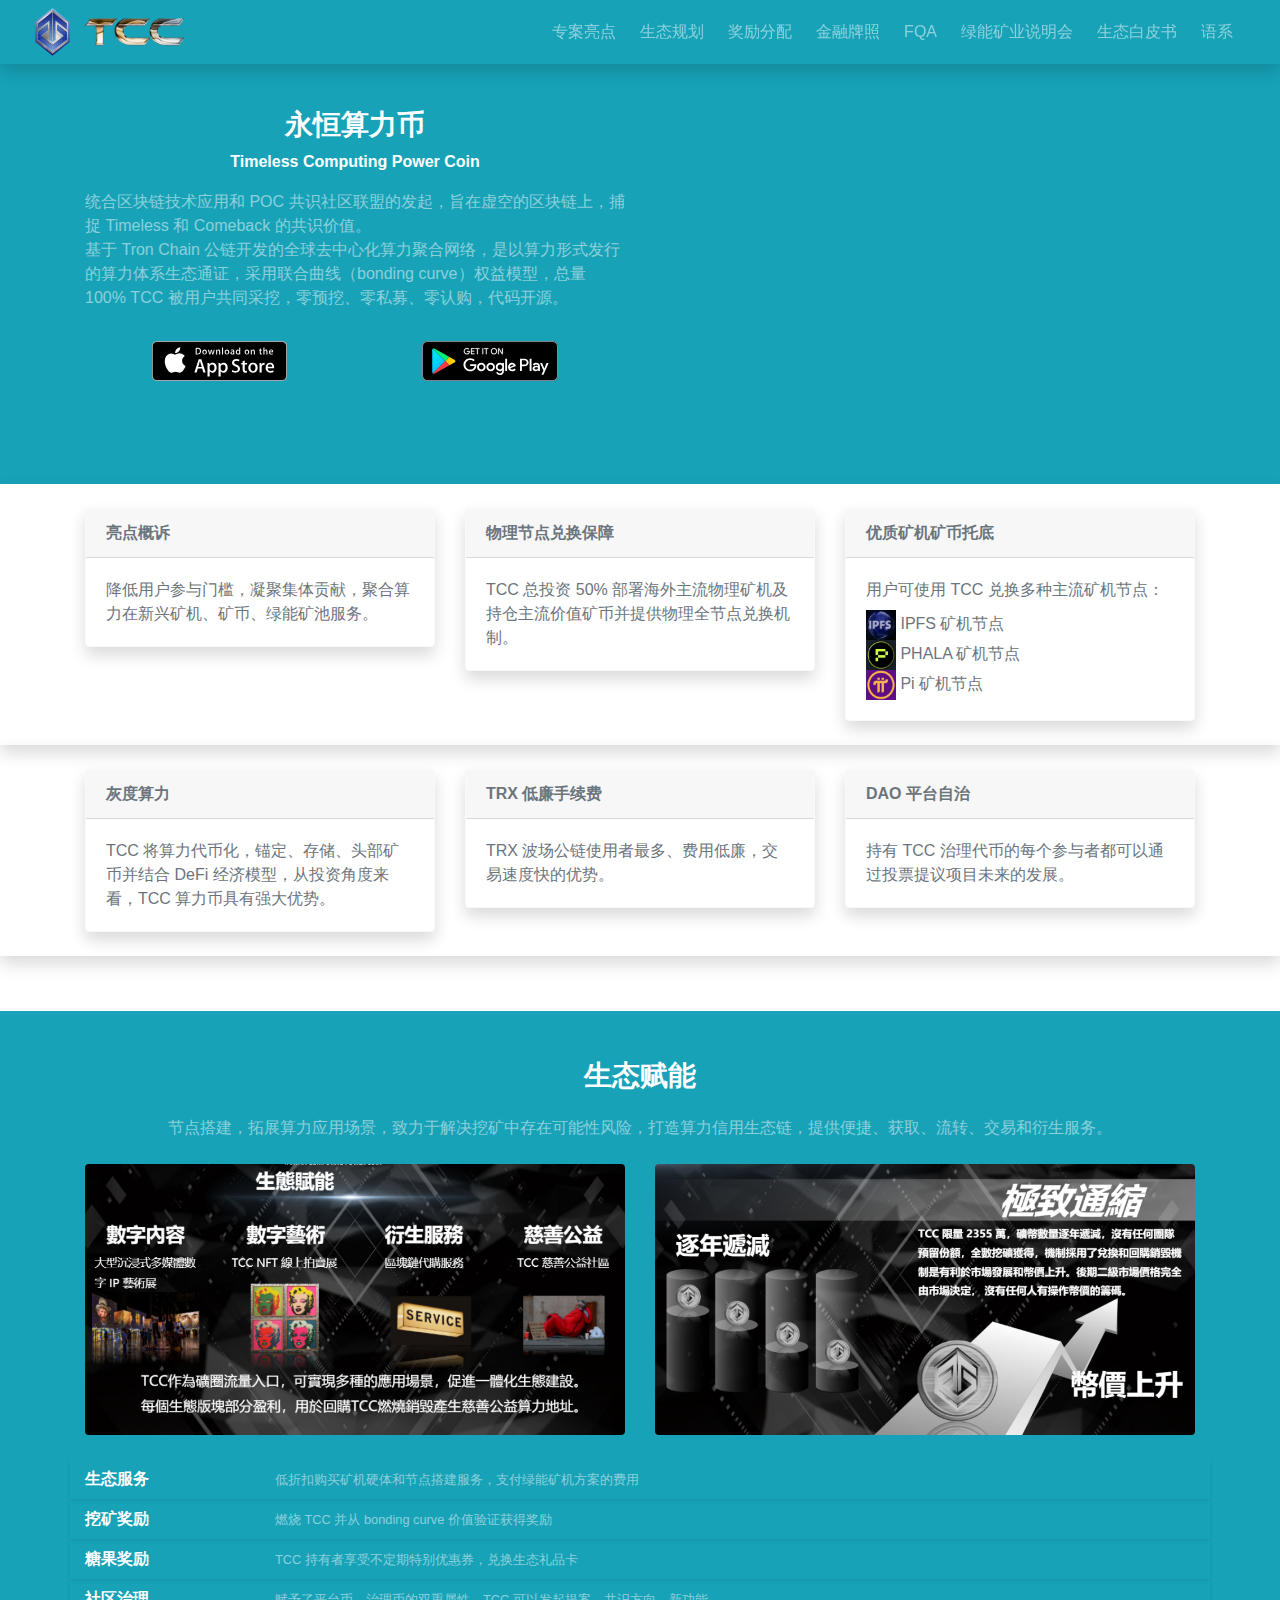
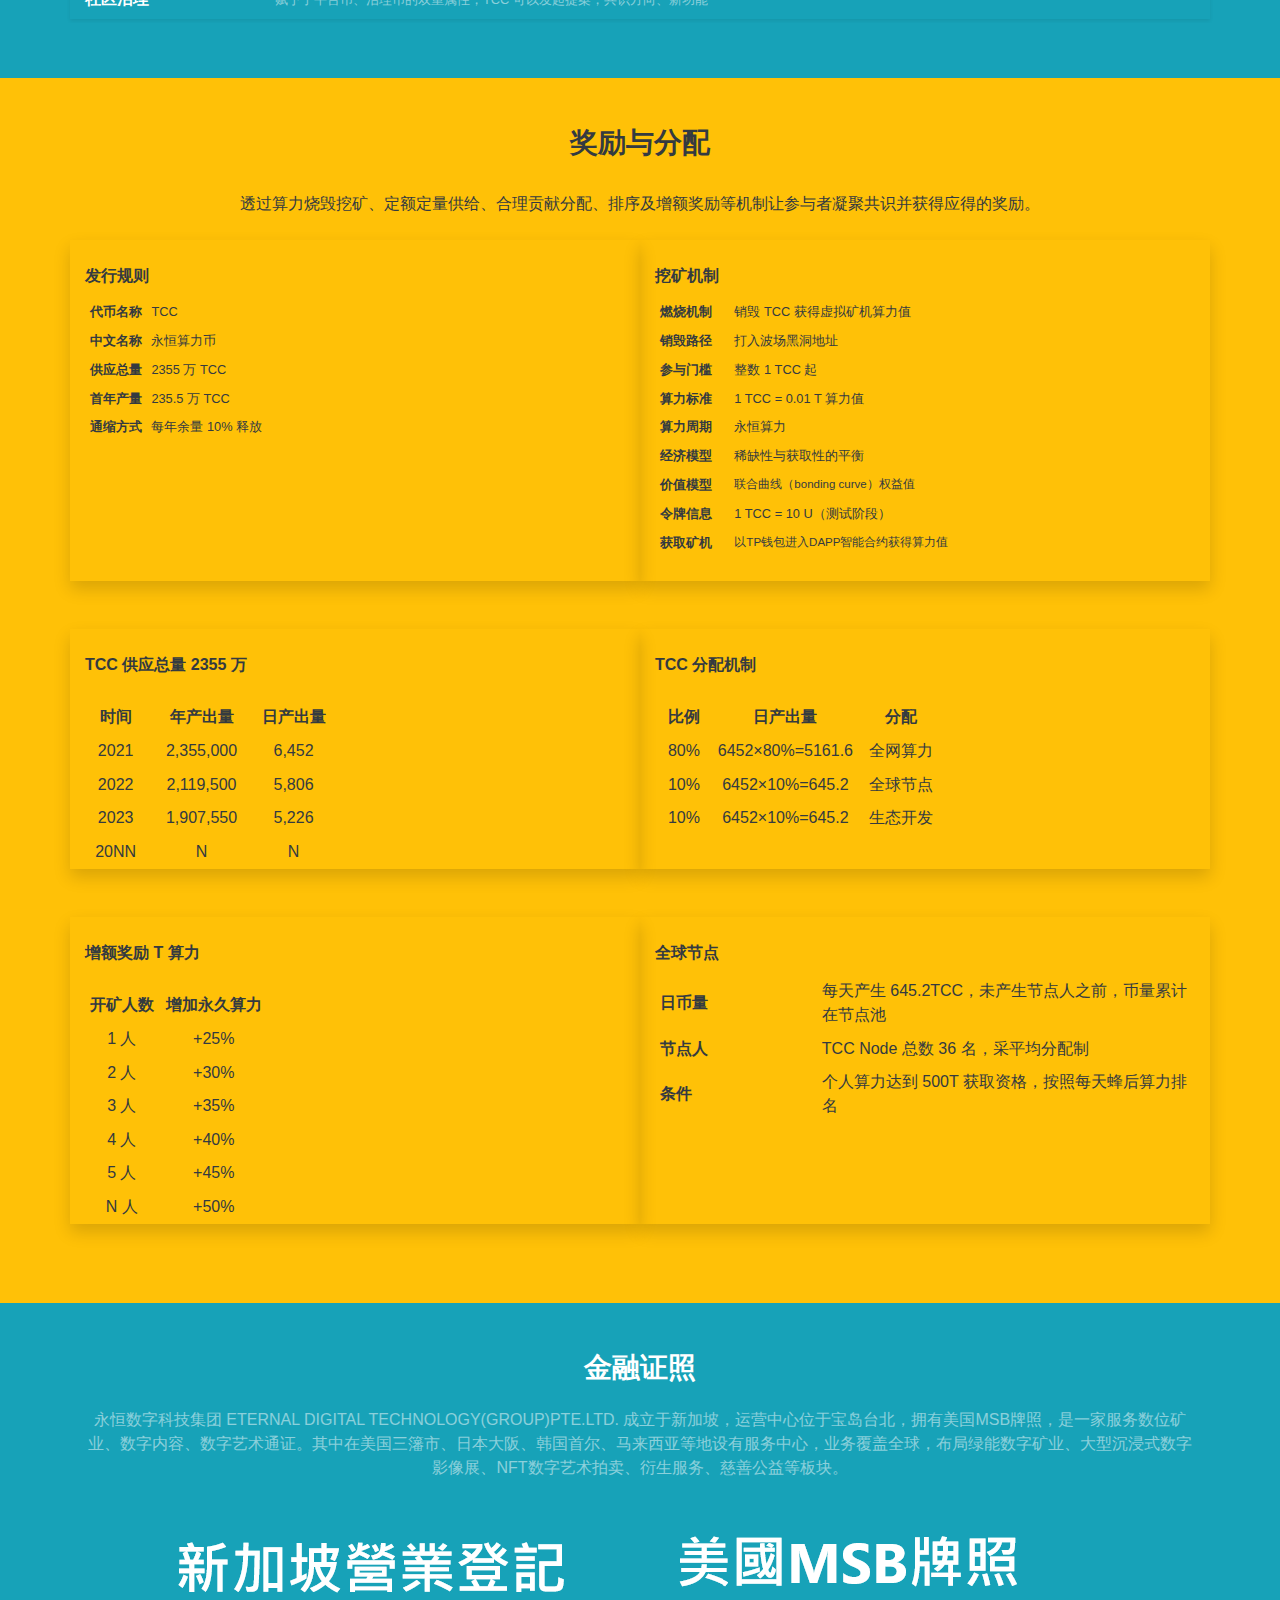
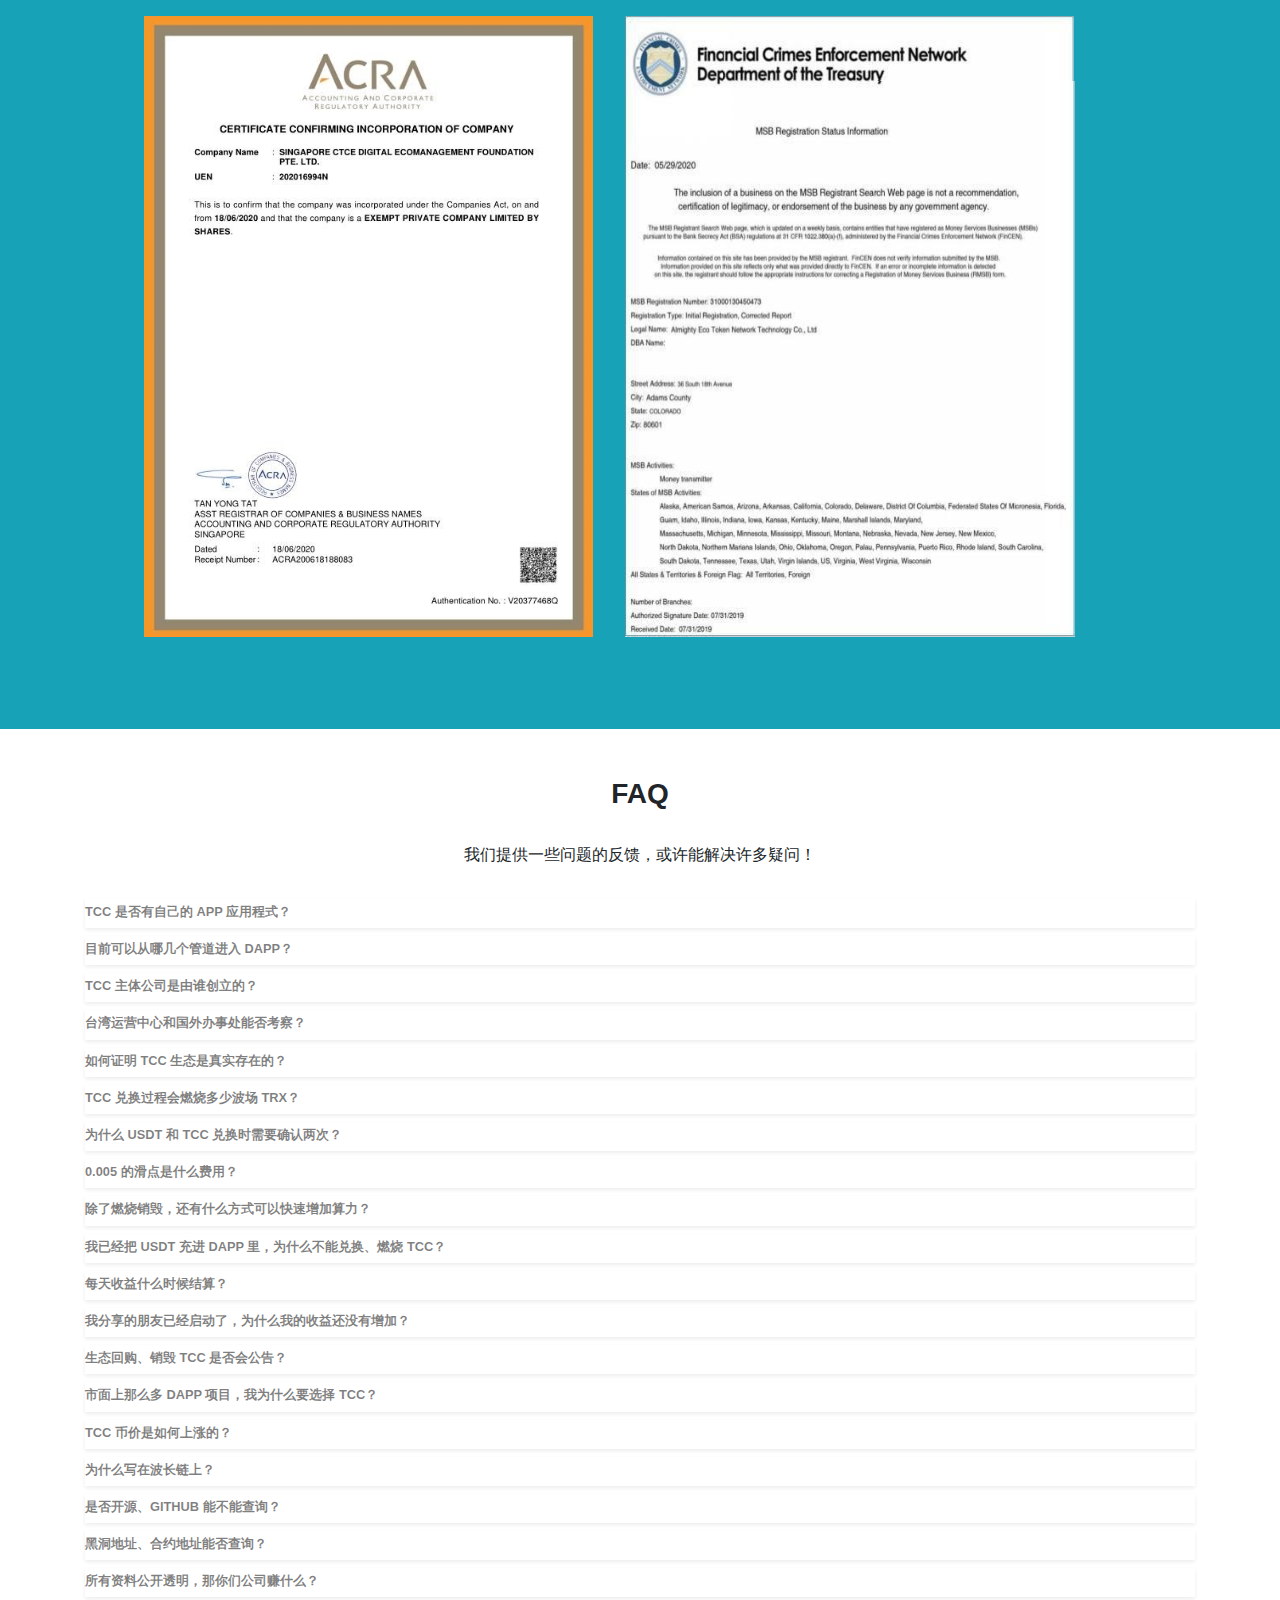
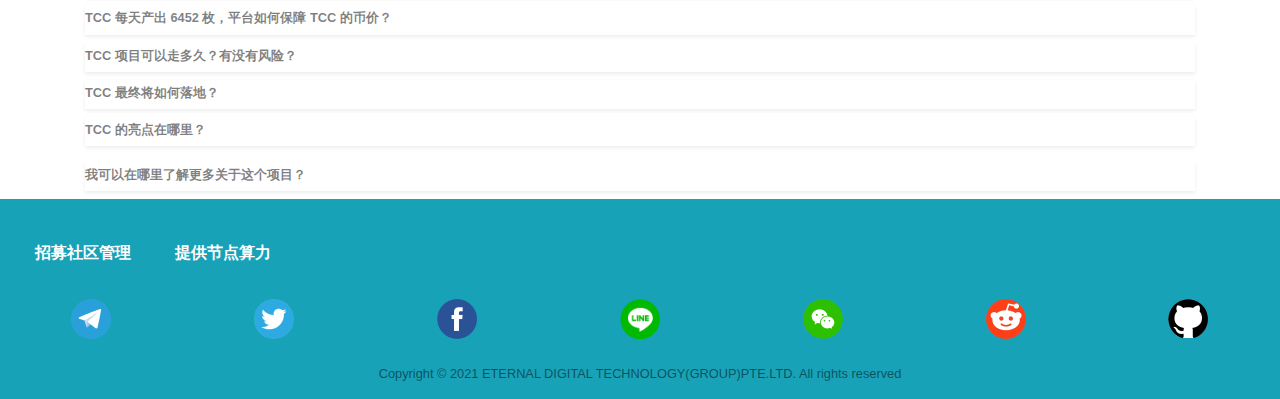
==== commit 50953025: "Add files via upload" ====
--- a/index_cn.html
+++ b/index_cn.html
@@ -21,7 +21,7 @@
 	<div class="container-fluid">
 		<a href="index.html">
 			<img class="mx-1" src="logo/tcc-logo_120.png" width="35" height="48">
-			<img class="mx-1" src="logo/tcc_120.png" width="120" height="35">
+			<img class="mx-1" src="logo/tcc_120.png" width="103" height="30">
 		</a>
 		<button class="navbar-toggler" id="navbarToggle" type="button" data-toggle="collapse" data-target="#navbarSupportedContent" aria-expanded="false" aria-hidden="true" aria-label="Toggle navigation" aria-controls="navbarCollapse">
 			<span class="navbar-toggler-icon"></span>
